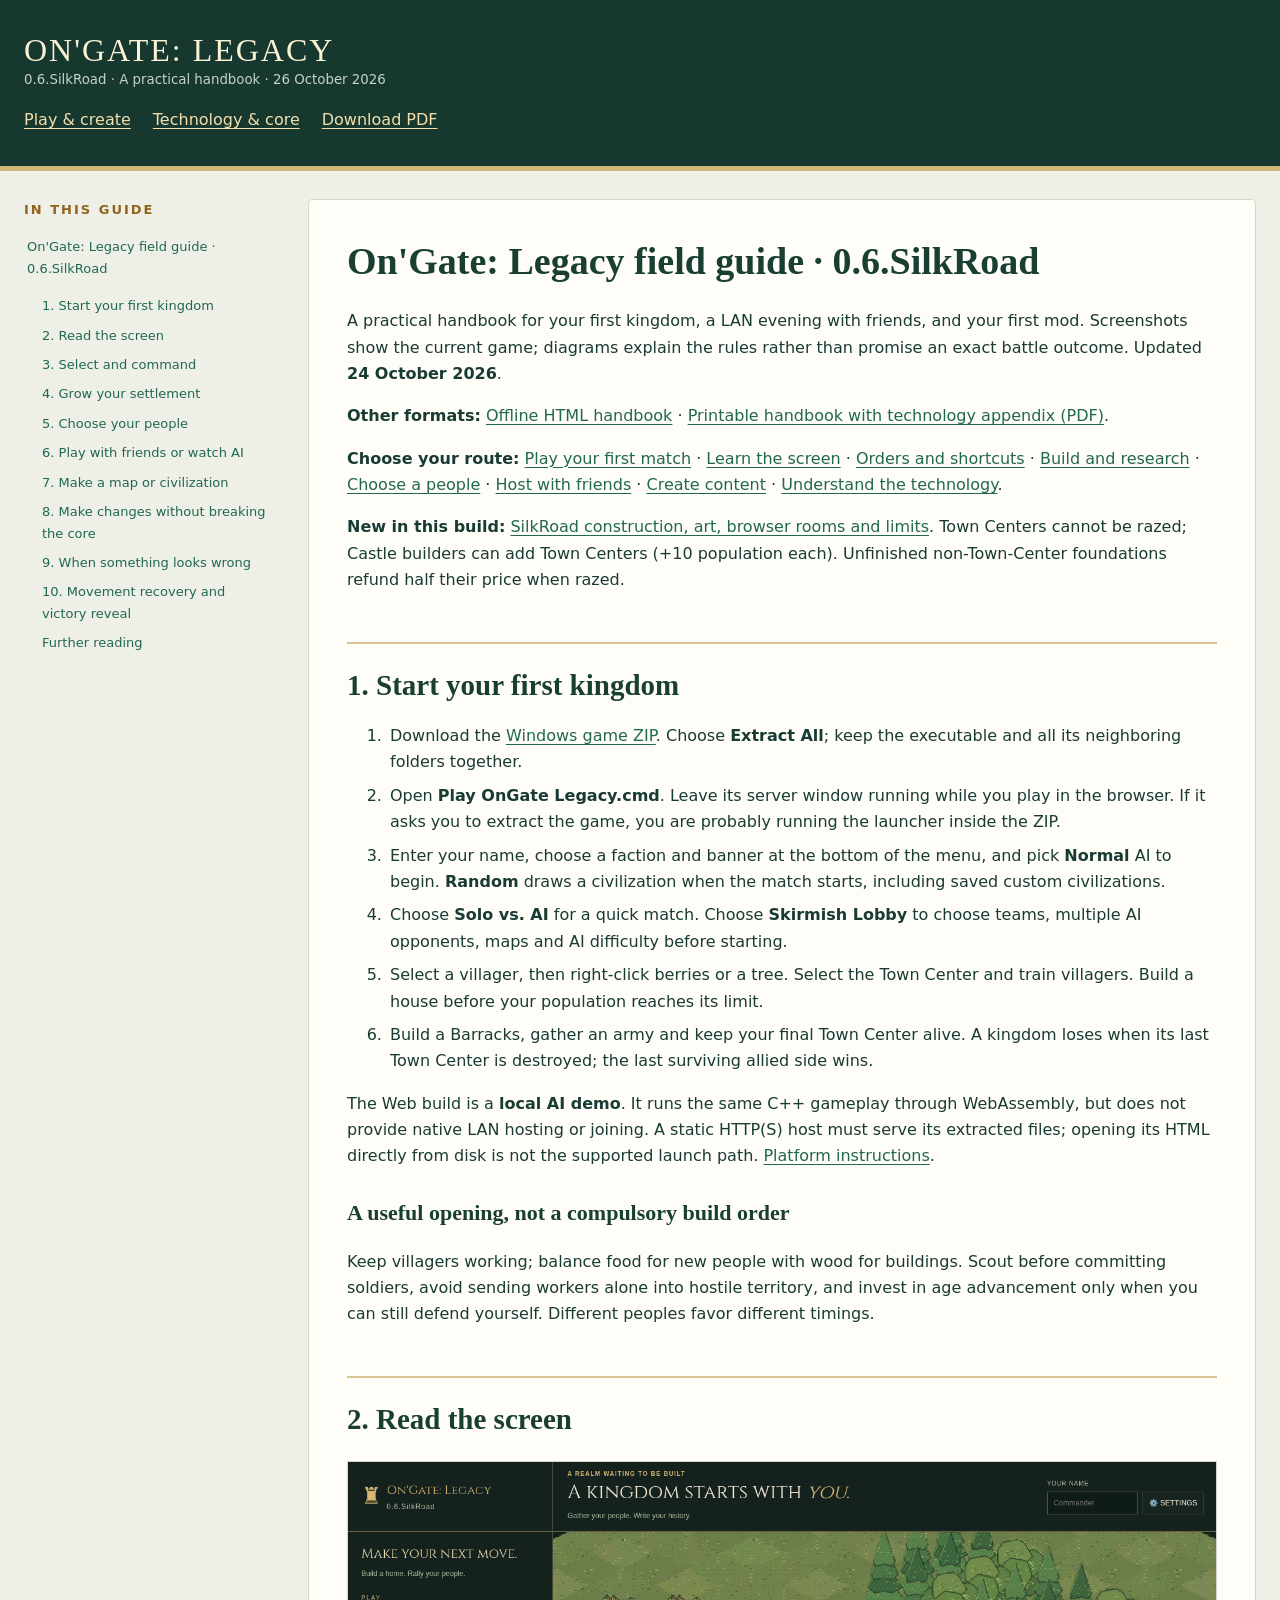
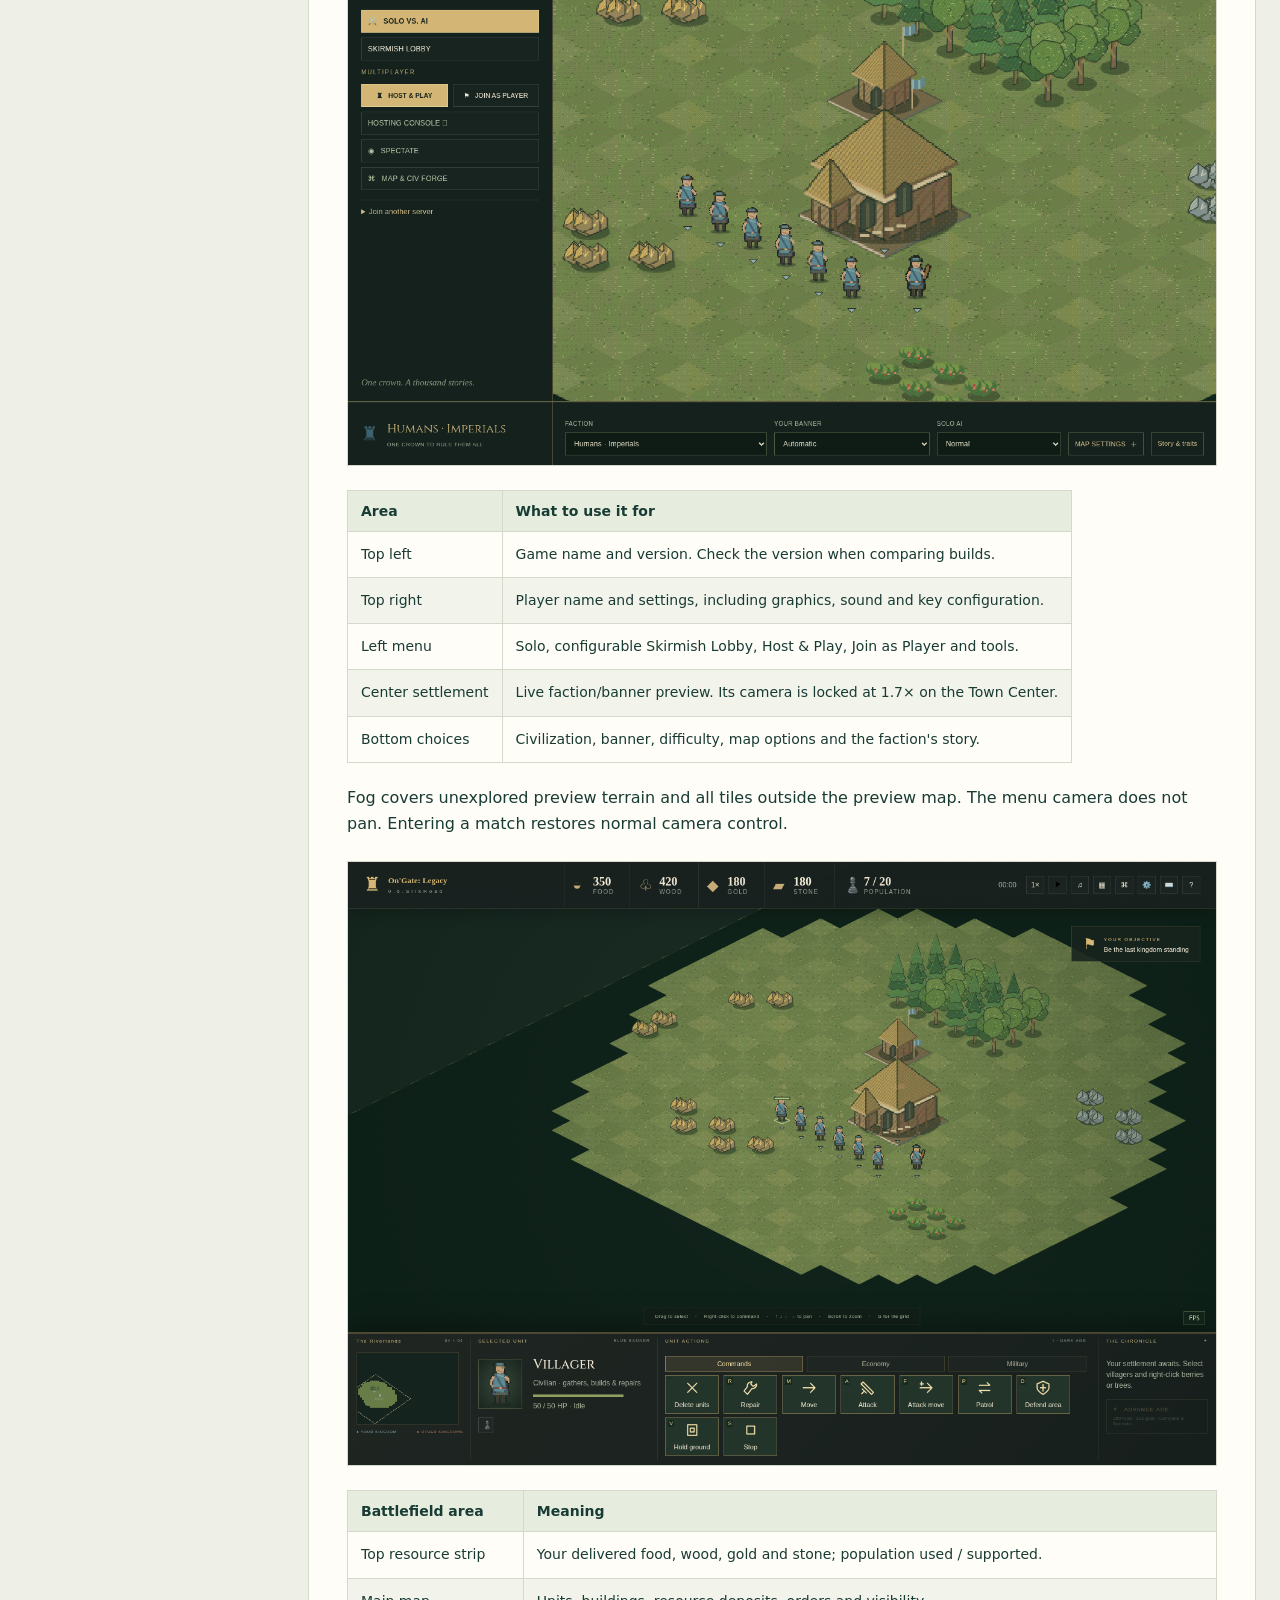
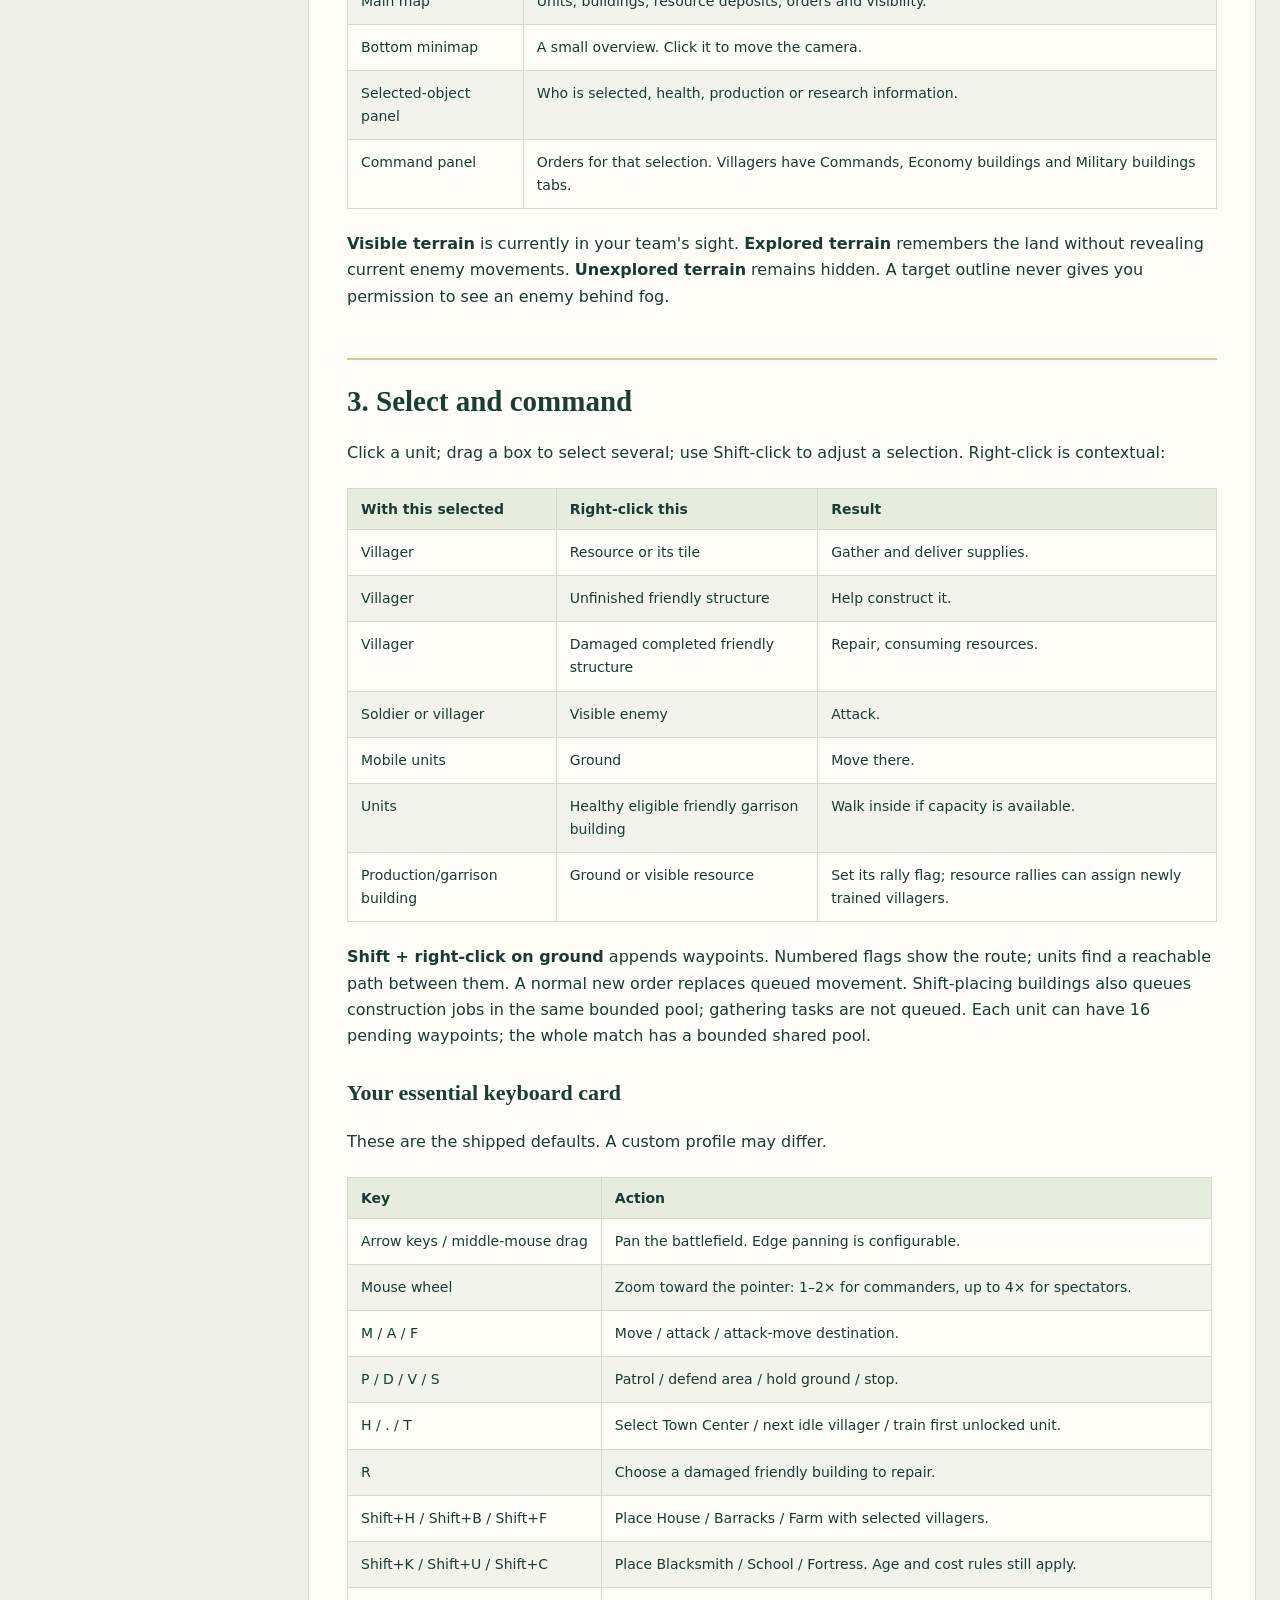
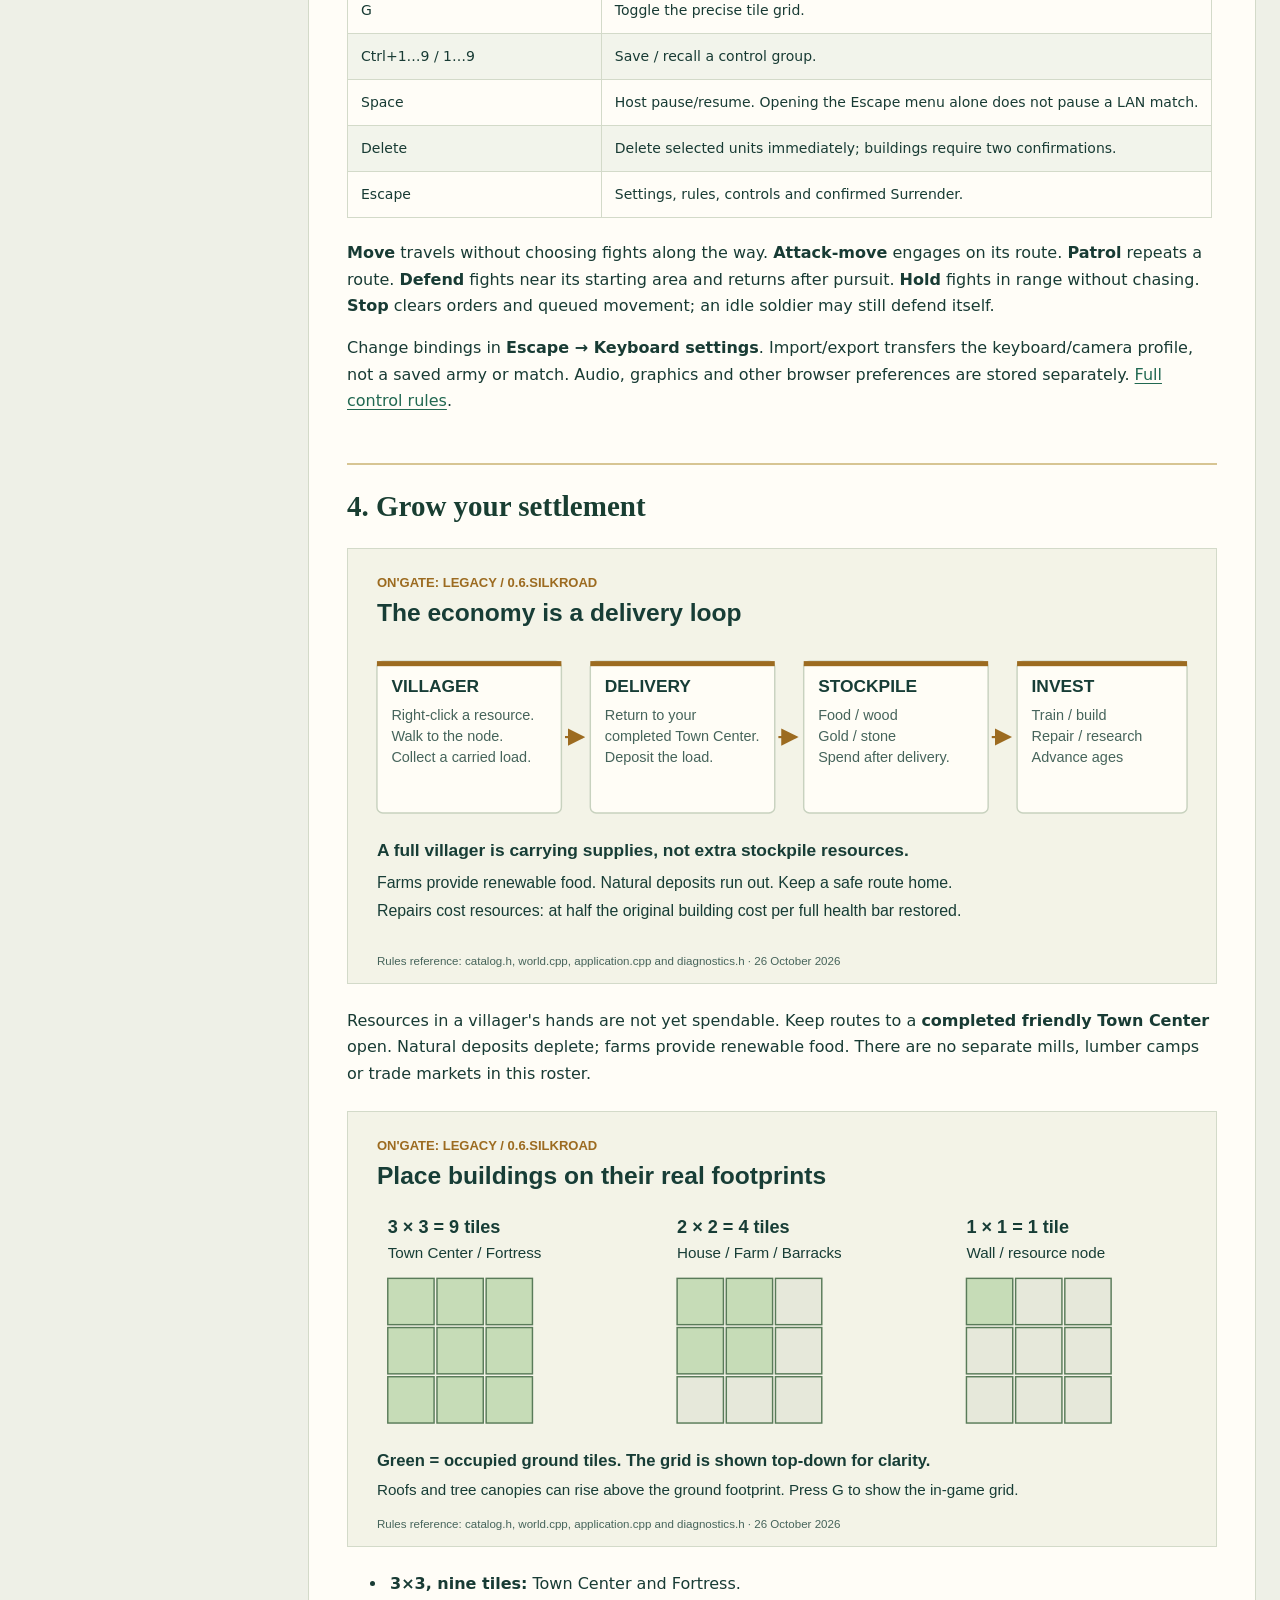
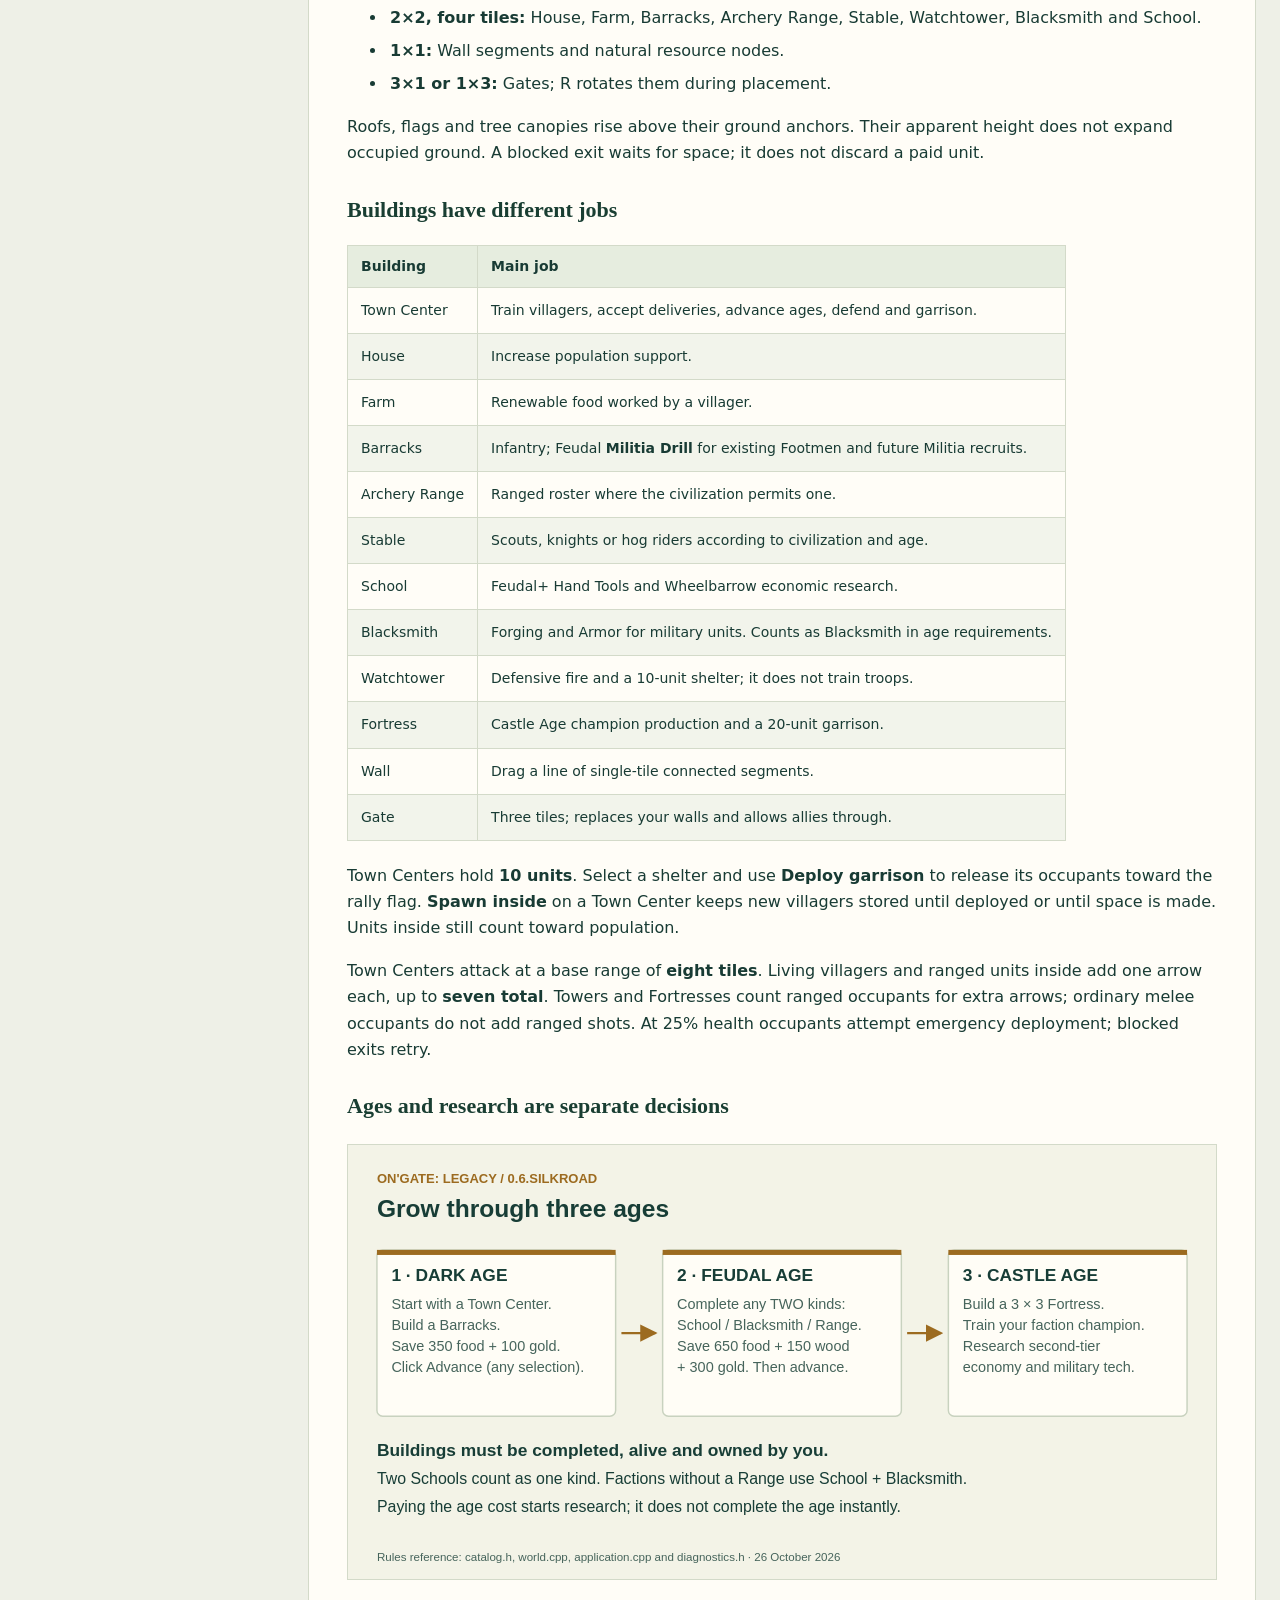
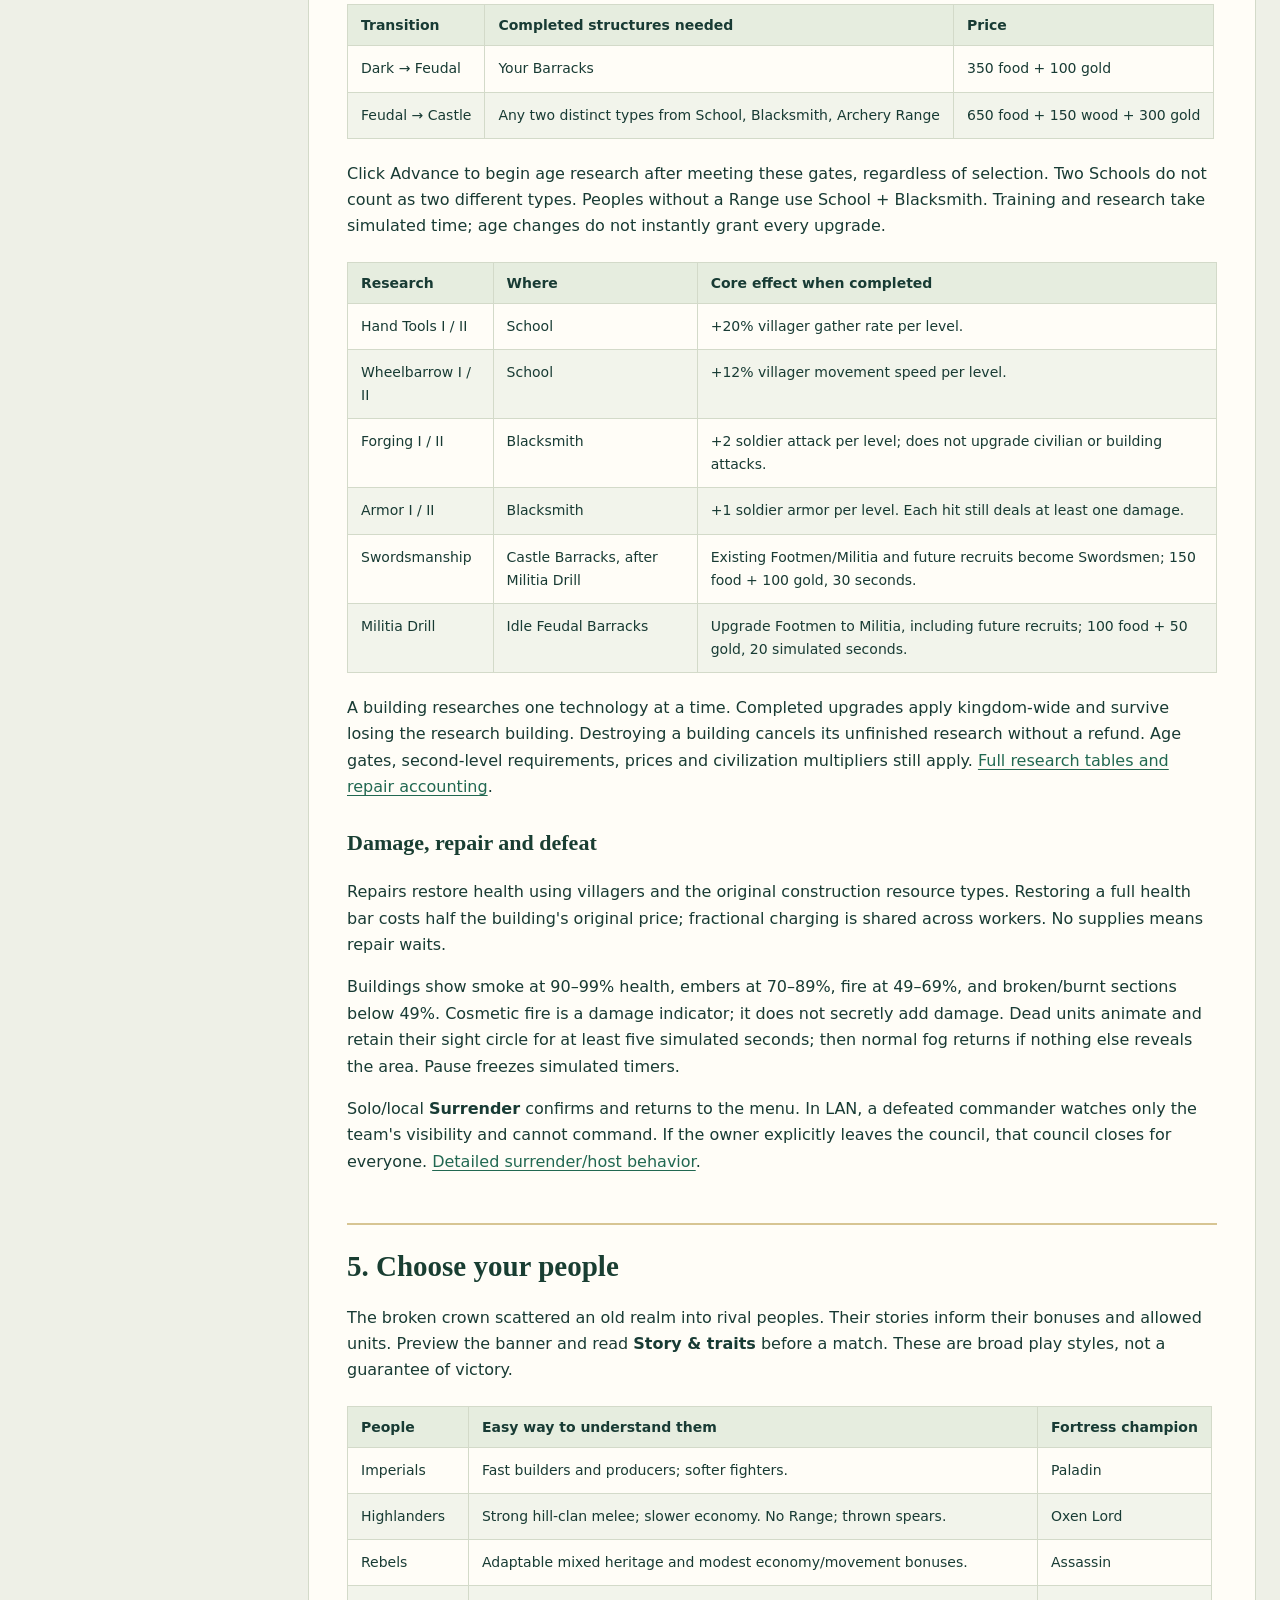
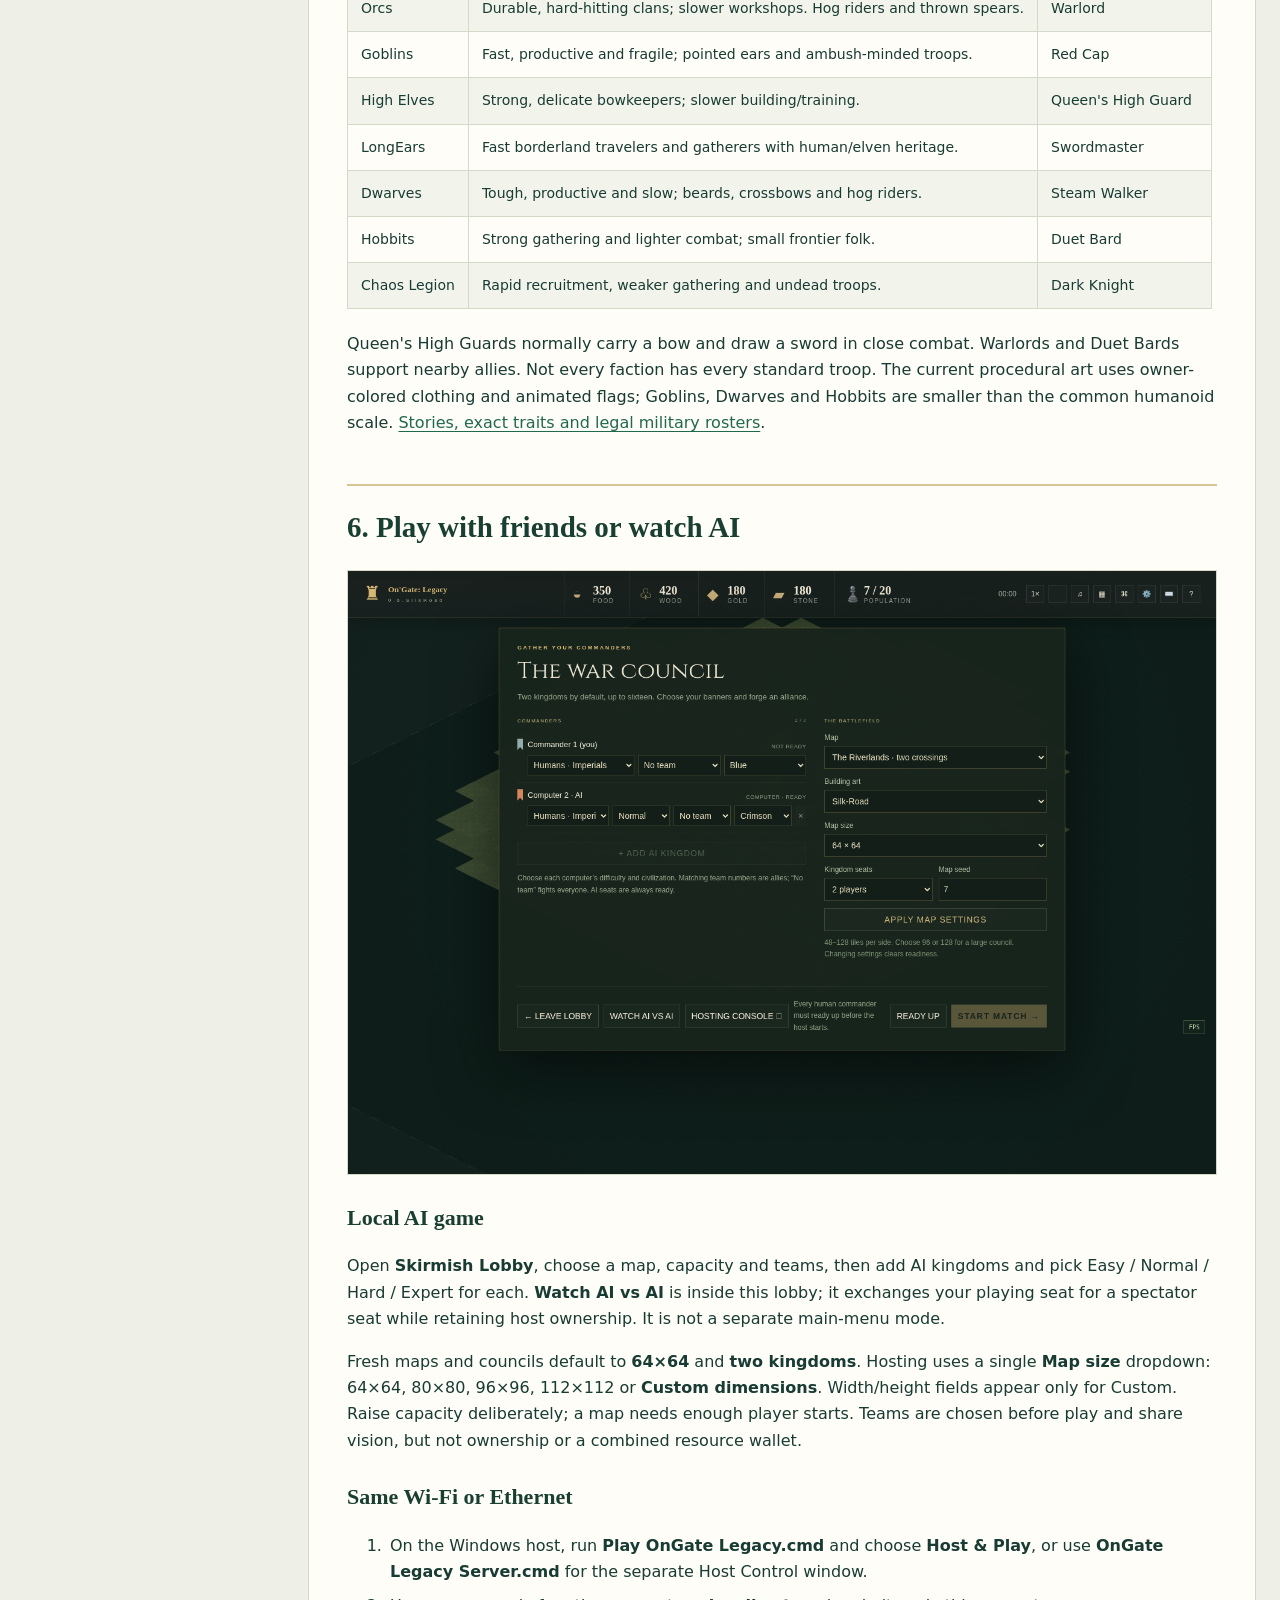
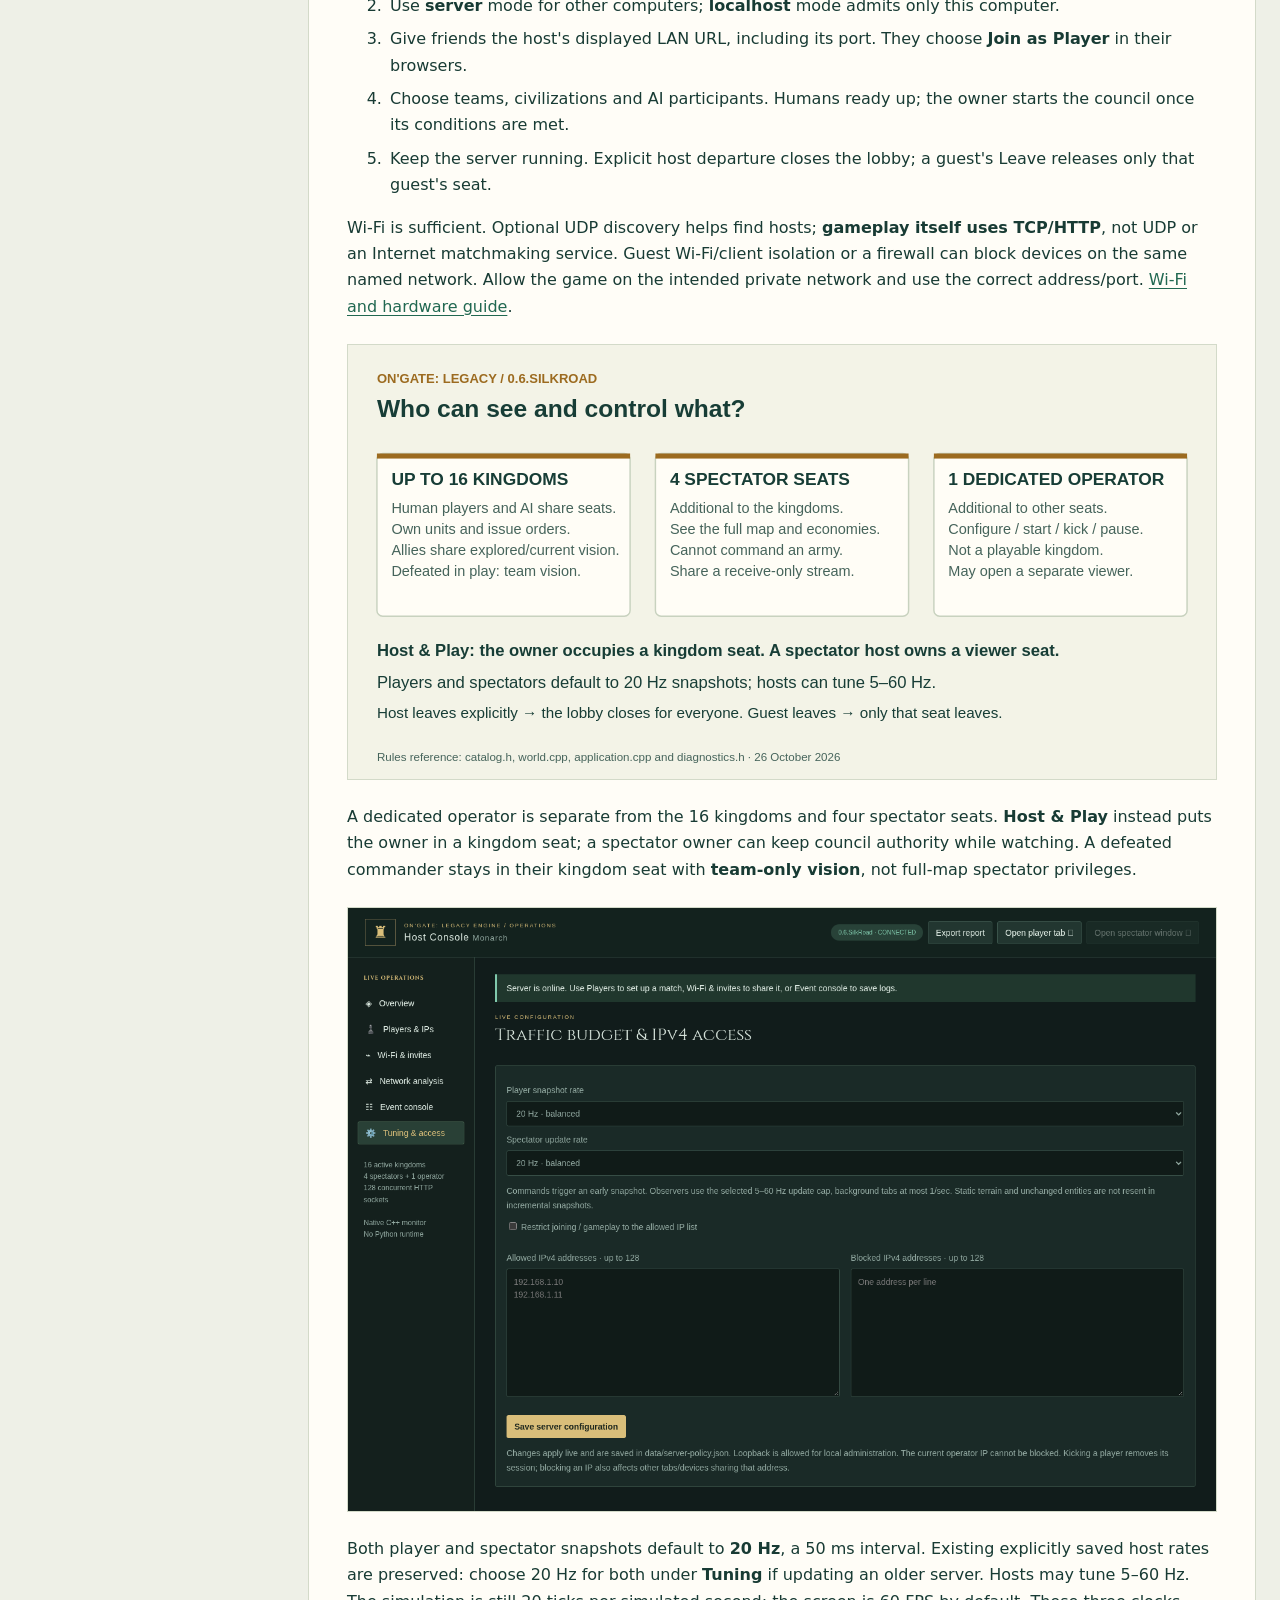
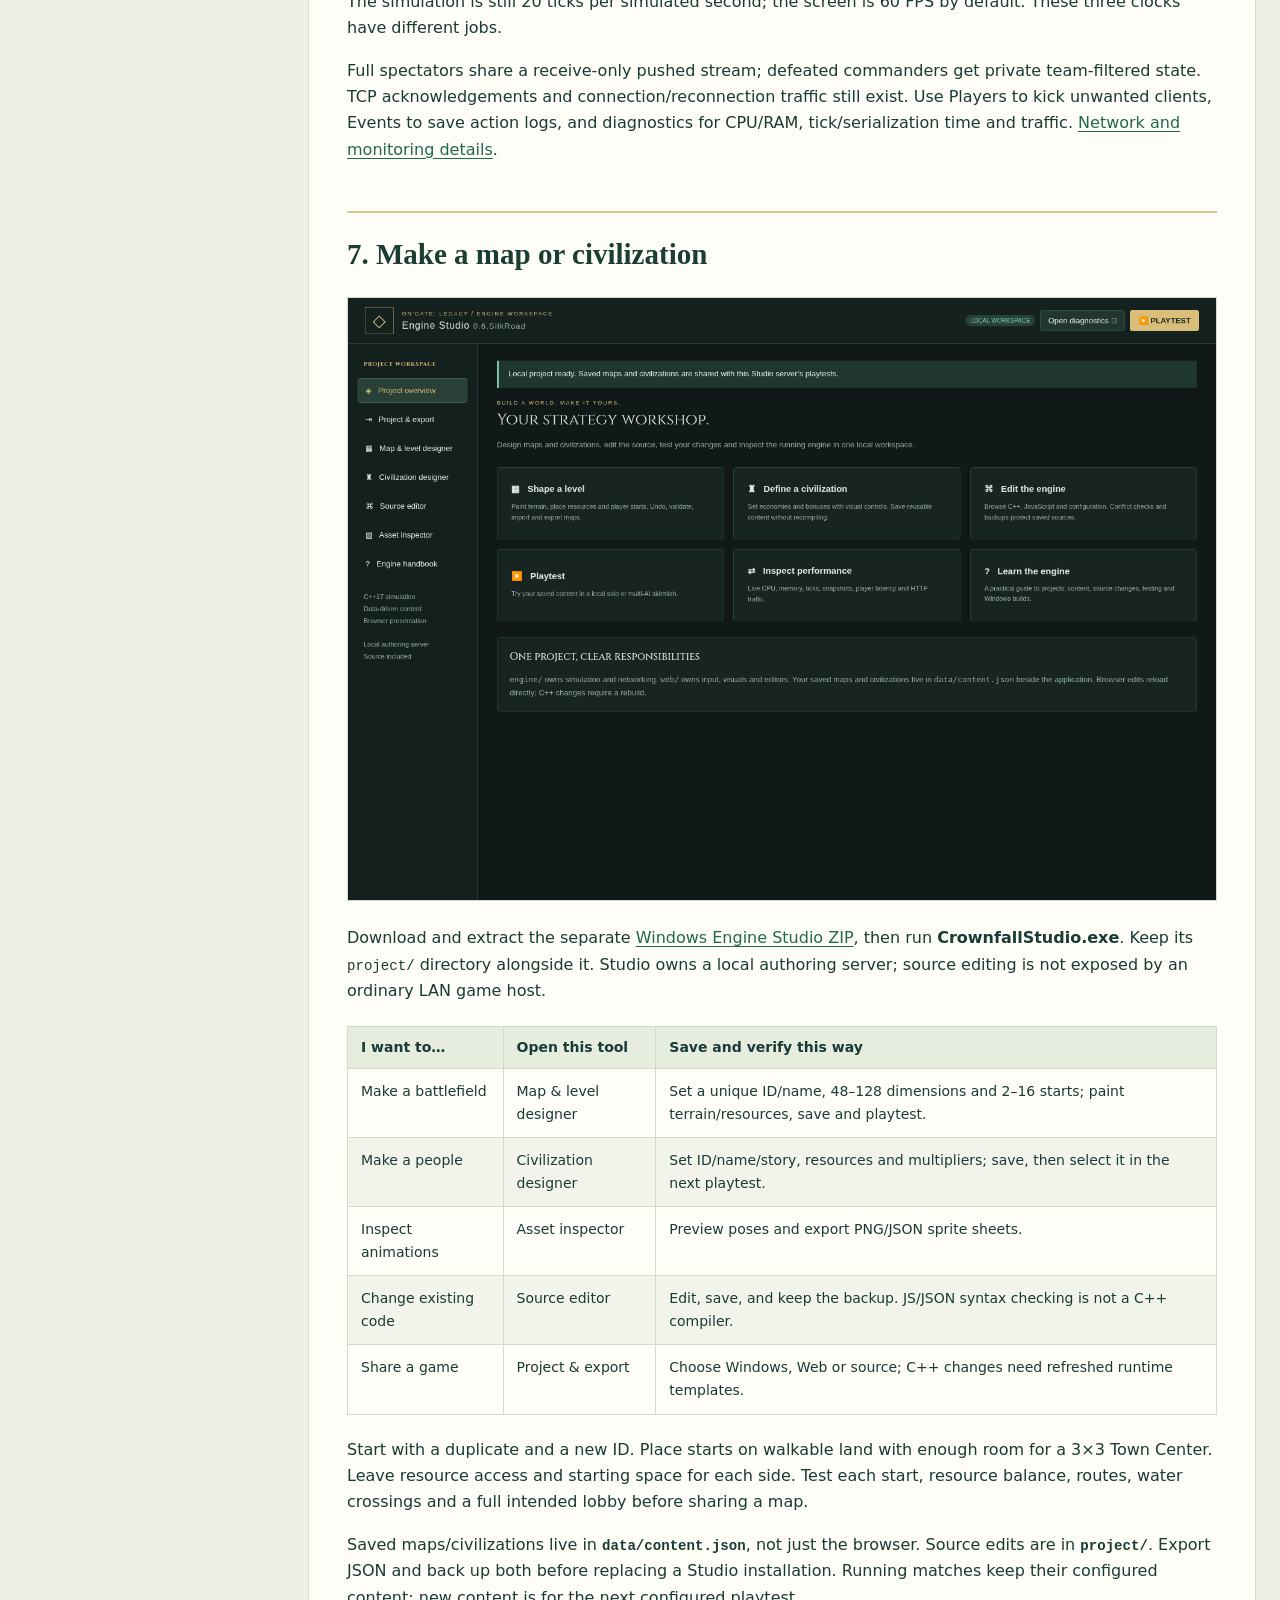
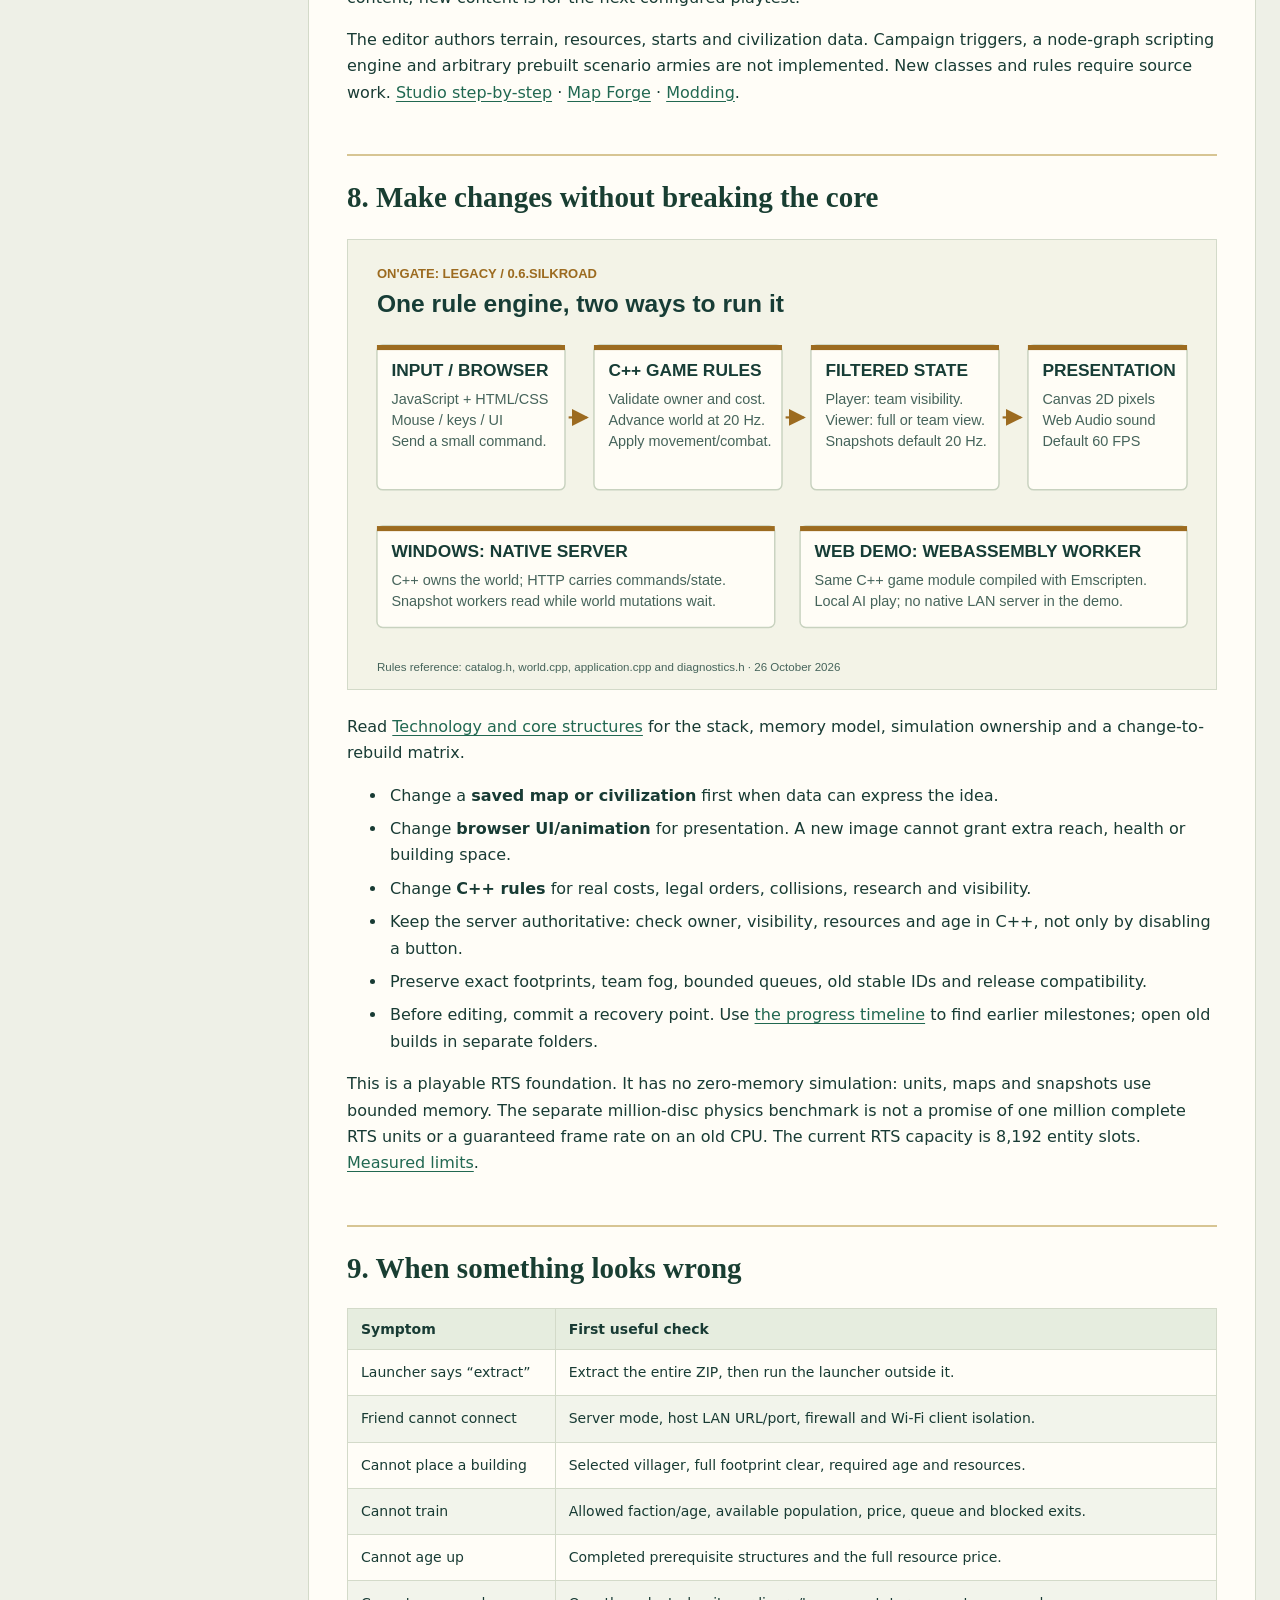
==== docs/field-guide.html @ fae46ea6 "0.6 SIlkRoad - Simple update for online-multiplayer mode for player invitations. Test!" ====
<!doctype html><html lang="en"><head><meta charset="utf-8"><meta name="viewport" content="width=device-width,initial-scale=1"><title>On'Gate: Legacy · Illustrated field guide</title><style>
:root{color-scheme:light;--ink:#183b34;--gold:#91631d;--paper:#fffdf7;--line:#d3dac9}
*{box-sizing:border-box}html{scroll-behavior:smooth}body{margin:0;background:#eef0e7;color:var(--ink);font:16px/1.65 system-ui,Arial,sans-serif}
a{color:#216851;text-underline-offset:3px}a:hover{color:var(--gold)}header{background:#17382f;color:#f9f2d4;padding:32px max(24px,calc((100vw - 1250px)/2));border-bottom:5px solid #cfb678}
header p{margin:4px 0}header strong{font:32px Georgia,serif;letter-spacing:2px}header a{color:#f2dfad;margin-right:22px}header small{display:block;color:#c4d3c3;margin-bottom:16px}
.layout{display:grid;grid-template-columns:250px minmax(0,960px);gap:34px;max-width:1300px;margin:28px auto;padding:0 24px 60px}aside{font-size:13px;position:sticky;top:20px;max-height:94vh;overflow:auto;align-self:start;padding-right:8px}aside>strong{letter-spacing:2px;color:var(--gold)}aside ul{list-style:none;padding-left:12px}aside>div>ul{padding:0}aside li{margin:8px 0}aside a{text-decoration:none}aside ul ul ul{display:none}
article{background:var(--paper);border:1px solid var(--line);padding:38px;min-width:0;border-radius:4px}h1,h2,h3{font-family:Georgia,serif;line-height:1.22;color:#193e32;scroll-margin-top:24px}h1{font-size:38px;margin:0 0 24px}h2{font-size:29px;margin:48px 0 20px;border-top:2px solid #d7c593;padding-top:24px}h3{font-size:22px;margin-top:30px}p,ul,ol{margin:16px 0}li{padding-left:3px;margin:7px 0}img{display:block;max-width:100%;height:auto;margin:24px auto;border:1px solid var(--line)}table{border-collapse:collapse;width:100%;font-size:14px;margin:22px 0;display:block;overflow-x:auto}th,td{border:1px solid var(--line);padding:11px 13px;text-align:left;vertical-align:top}th{background:#e6eddf;line-height:1.3}tr:nth-child(even){background:#f2f4eb}pre{background:#edf1e8;border-left:4px solid #b29655;padding:20px;overflow:auto;font:13px/1.6 monospace}code{font-size:.88em;overflow-wrap:anywhere}footer{margin:38px 0 0;font-size:13px;color:#587065}.print-cover{display:none}.technology-print{display:none}
@media(max-width:900px){.layout{display:block;padding:0 12px 30px;margin-top:15px}aside{position:static;max-height:280px;margin-bottom:20px;border:1px solid var(--line);padding:14px}article{padding:22px}header{padding:24px}h1{font-size:30px}h2{font-size:25px}}
@media print{ @page{size:A4;margin:18mm 14mm 19mm}body{background:white;font:10pt/1.42 Arial,sans-serif}header,aside,footer,.screen-only{display:none}.layout{display:block;margin:0;padding:0;max-width:none}article{border:0;border-radius:0;padding:0}h1{font-size:25pt}h2{font-size:18pt;margin-top:24pt;padding-top:12pt;break-after:avoid}h3{font-size:13pt;break-after:avoid}p,ul,ol{margin:9pt 0}li{margin:3pt 0}table{display:table;overflow:visible;font-size:8.5pt;margin:12pt 0;table-layout:auto}th,td{padding:6pt;overflow-wrap:anywhere}tr{break-inside:avoid}thead{display:table-header-group}img{max-width:100%;max-height:210mm;object-fit:contain;break-inside:avoid;margin:12pt auto}pre{font-size:8pt;white-space:pre-wrap}a{color:#173b34;text-decoration:none}.technology-print{display:block;break-before:page}.print-cover{display:block;break-after:page;padding-top:35mm}.print-cover h1{font:38pt Georgia,serif}.print-cover p{font-size:16pt;margin-top:24pt}.print-cover img{max-height:115mm} }
</style></head><body><header><strong>ON'GATE: LEGACY</strong><small>0.6.SilkRoad · A practical handbook · 26 October 2026</small><nav aria-label="Handbook"><a href="field-guide.html">Play &amp; create</a><a href="technology.html">Technology &amp; core</a><a href="OnGate-Legacy-Handbook.pdf">Download PDF</a></nav></header><div class="layout"><aside aria-label="Contents"><strong>IN THIS GUIDE</strong><div class="toc">
<ul>
<li><a href="#ongate-legacy-field-guide-06silkroad">On'Gate: Legacy field guide · 0.6.SilkRoad</a><ul>
<li><a href="#1-start-your-first-kingdom">1. Start your first kingdom</a><ul>
<li><a href="#a-useful-opening-not-a-compulsory-build-order">A useful opening, not a compulsory build order</a></li>
</ul>
</li>
<li><a href="#2-read-the-screen">2. Read the screen</a></li>
<li><a href="#3-select-and-command">3. Select and command</a><ul>
<li><a href="#your-essential-keyboard-card">Your essential keyboard card</a></li>
</ul>
</li>
<li><a href="#4-grow-your-settlement">4. Grow your settlement</a><ul>
<li><a href="#buildings-have-different-jobs">Buildings have different jobs</a></li>
<li><a href="#ages-and-research-are-separate-decisions">Ages and research are separate decisions</a></li>
<li><a href="#damage-repair-and-defeat">Damage, repair and defeat</a></li>
</ul>
</li>
<li><a href="#5-choose-your-people">5. Choose your people</a></li>
<li><a href="#6-play-with-friends-or-watch-ai">6. Play with friends or watch AI</a><ul>
<li><a href="#local-ai-game">Local AI game</a></li>
<li><a href="#same-wi-fi-or-ethernet">Same Wi-Fi or Ethernet</a></li>
</ul>
</li>
<li><a href="#7-make-a-map-or-civilization">7. Make a map or civilization</a></li>
<li><a href="#8-make-changes-without-breaking-the-core">8. Make changes without breaking the core</a></li>
<li><a href="#9-when-something-looks-wrong">9. When something looks wrong</a></li>
<li><a href="#10-movement-recovery-and-victory-reveal">10. Movement recovery and victory reveal</a></li>
<li><a href="#further-reading">Further reading</a></li>
</ul>
</li>
</ul>
</div>
</aside><article><section class="print-cover"><h1>ON'GATE: LEGACY</h1><p>0.6.SilkRoad / Illustrated player &amp; technology handbook</p><img src="images/guide-menu.png" alt="The current On'Gate: Legacy main menu"/><p>Play · Build · Host · Create<br/>26 October 2026</p></section><h1 id="ongate-legacy-field-guide-06silkroad">On'Gate: Legacy field guide · 0.6.SilkRoad</h1>
<p>A practical handbook for your first kingdom, a LAN evening with friends, and your first mod. Screenshots show the current game; diagrams explain the rules rather than promise an exact battle outcome. Updated <strong>24 October 2026</strong>.</p>
<p><strong>Other formats:</strong> <a href="field-guide.html">Offline HTML handbook</a> · <a href="OnGate-Legacy-Handbook.pdf">Printable handbook with technology appendix (PDF)</a>.</p>
<p><strong>Choose your route:</strong> <a href="#1-start-your-first-kingdom">Play your first match</a> · <a href="#2-read-the-screen">Learn the screen</a> · <a href="#3-select-and-command">Orders and shortcuts</a> · <a href="#4-grow-your-settlement">Build and research</a> · <a href="#5-choose-your-people">Choose a people</a> · <a href="#6-play-with-friends-or-watch-ai">Host with friends</a> · <a href="#7-make-a-map-or-civilization">Create content</a> · <a href="technology.html">Understand the technology</a>.</p>
<p><strong>New in this build:</strong> <a href="https://github.com/fiveft55/codex-rts-gametest/blob/main/docs/SILKROAD.md">SilkRoad construction, art, browser rooms and limits</a>. Town Centers cannot be razed; Castle builders can add Town Centers (+10 population each). Unfinished non-Town-Center foundations refund half their price when razed.</p>
<h2 id="1-start-your-first-kingdom">1. Start your first kingdom</h2>
<ol>
<li>Download the <a href="https://github.com/fiveft55/codex-rts-gametest/blob/main/downloads/windows/OnGate-Legacy-Windows-x64.zip">Windows game ZIP</a>. Choose <strong>Extract All</strong>; keep the executable and all its neighboring folders together.</li>
<li>Open <strong>Play OnGate Legacy.cmd</strong>. Leave its server window running while you play in the browser. If it asks you to extract the game, you are probably running the launcher inside the ZIP.</li>
<li>Enter your name, choose a faction and banner at the bottom of the menu, and pick <strong>Normal</strong> AI to begin. <strong>Random</strong> draws a civilization when the match starts, including saved custom civilizations.</li>
<li>Choose <strong>Solo vs. AI</strong> for a quick match. Choose <strong>Skirmish Lobby</strong> to choose teams, multiple AI opponents, maps and AI difficulty before starting.</li>
<li>Select a villager, then right-click berries or a tree. Select the Town Center and train villagers. Build a house before your population reaches its limit.</li>
<li>Build a Barracks, gather an army and keep your final Town Center alive. A kingdom loses when its last Town Center is destroyed; the last surviving allied side wins.</li>
</ol>
<p>The Web build is a <strong>local AI demo</strong>. It runs the same C++ gameplay through WebAssembly, but does not provide native LAN hosting or joining. A static HTTP(S) host must serve its extracted files; opening its HTML directly from disk is not the supported launch path. <a href="https://github.com/fiveft55/codex-rts-gametest/blob/main/docs/INSTALL.md">Platform instructions</a>.</p>
<h3 id="a-useful-opening-not-a-compulsory-build-order">A useful opening, not a compulsory build order</h3>
<p>Keep villagers working; balance food for new people with wood for buildings. Scout before committing soldiers, avoid sending workers alone into hostile territory, and invest in age advancement only when you can still defend yourself. Different peoples favor different timings.</p>
<h2 id="2-read-the-screen">2. Read the screen</h2>
<p><img alt="Current main menu with left navigation, civilization preview, player settings and bottom match choices" src="images/guide-menu.png" /></p>
<table>
<thead>
<tr>
<th>Area</th>
<th>What to use it for</th>
</tr>
</thead>
<tbody>
<tr>
<td>Top left</td>
<td>Game name and version. Check the version when comparing builds.</td>
</tr>
<tr>
<td>Top right</td>
<td>Player name and settings, including graphics, sound and key configuration.</td>
</tr>
<tr>
<td>Left menu</td>
<td>Solo, configurable Skirmish Lobby, Host &amp; Play, Join as Player and tools.</td>
</tr>
<tr>
<td>Center settlement</td>
<td>Live faction/banner preview. Its camera is locked at 1.7× on the Town Center.</td>
</tr>
<tr>
<td>Bottom choices</td>
<td>Civilization, banner, difficulty, map options and the faction's story.</td>
</tr>
</tbody>
</table>
<p>Fog covers unexplored preview terrain and all tiles outside the preview map. The menu camera does not pan. Entering a match restores normal camera control.</p>
<p><img alt="Current battlefield showing top resource counters, selected villager, minimap and command ribbon" src="images/guide-battlefield.png" /></p>
<table>
<thead>
<tr>
<th>Battlefield area</th>
<th>Meaning</th>
</tr>
</thead>
<tbody>
<tr>
<td>Top resource strip</td>
<td>Your delivered food, wood, gold and stone; population used / supported.</td>
</tr>
<tr>
<td>Main map</td>
<td>Units, buildings, resource deposits, orders and visibility.</td>
</tr>
<tr>
<td>Bottom minimap</td>
<td>A small overview. Click it to move the camera.</td>
</tr>
<tr>
<td>Selected-object panel</td>
<td>Who is selected, health, production or research information.</td>
</tr>
<tr>
<td>Command panel</td>
<td>Orders for that selection. Villagers have Commands, Economy buildings and Military buildings tabs.</td>
</tr>
</tbody>
</table>
<p><strong>Visible terrain</strong> is currently in your team's sight. <strong>Explored terrain</strong> remembers the land without revealing current enemy movements. <strong>Unexplored terrain</strong> remains hidden. A target outline never gives you permission to see an enemy behind fog.</p>
<h2 id="3-select-and-command">3. Select and command</h2>
<p>Click a unit; drag a box to select several; use Shift-click to adjust a selection. Right-click is contextual:</p>
<table>
<thead>
<tr>
<th>With this selected</th>
<th>Right-click this</th>
<th>Result</th>
</tr>
</thead>
<tbody>
<tr>
<td>Villager</td>
<td>Resource or its tile</td>
<td>Gather and deliver supplies.</td>
</tr>
<tr>
<td>Villager</td>
<td>Unfinished friendly structure</td>
<td>Help construct it.</td>
</tr>
<tr>
<td>Villager</td>
<td>Damaged completed friendly structure</td>
<td>Repair, consuming resources.</td>
</tr>
<tr>
<td>Soldier or villager</td>
<td>Visible enemy</td>
<td>Attack.</td>
</tr>
<tr>
<td>Mobile units</td>
<td>Ground</td>
<td>Move there.</td>
</tr>
<tr>
<td>Units</td>
<td>Healthy eligible friendly garrison building</td>
<td>Walk inside if capacity is available.</td>
</tr>
<tr>
<td>Production/garrison building</td>
<td>Ground or visible resource</td>
<td>Set its rally flag; resource rallies can assign newly trained villagers.</td>
</tr>
</tbody>
</table>
<p><strong>Shift + right-click on ground</strong> appends waypoints. Numbered flags show the route; units find a reachable path between them. A normal new order replaces queued movement. Shift-placing buildings also queues construction jobs in the same bounded pool; gathering tasks are not queued. Each unit can have 16 pending waypoints; the whole match has a bounded shared pool.</p>
<h3 id="your-essential-keyboard-card">Your essential keyboard card</h3>
<p>These are the shipped defaults. A custom profile may differ.</p>
<table>
<thead>
<tr>
<th>Key</th>
<th>Action</th>
</tr>
</thead>
<tbody>
<tr>
<td>Arrow keys / middle-mouse drag</td>
<td>Pan the battlefield. Edge panning is configurable.</td>
</tr>
<tr>
<td>Mouse wheel</td>
<td>Zoom toward the pointer: 1–2× for commanders, up to 4× for spectators.</td>
</tr>
<tr>
<td>M / A / F</td>
<td>Move / attack / attack-move destination.</td>
</tr>
<tr>
<td>P / D / V / S</td>
<td>Patrol / defend area / hold ground / stop.</td>
</tr>
<tr>
<td>H / . / T</td>
<td>Select Town Center / next idle villager / train first unlocked unit.</td>
</tr>
<tr>
<td>R</td>
<td>Choose a damaged friendly building to repair.</td>
</tr>
<tr>
<td>Shift+H / Shift+B / Shift+F</td>
<td>Place House / Barracks / Farm with selected villagers.</td>
</tr>
<tr>
<td>Shift+K / Shift+U / Shift+C</td>
<td>Place Blacksmith / School / Fortress. Age and cost rules still apply.</td>
</tr>
<tr>
<td>G</td>
<td>Toggle the precise tile grid.</td>
</tr>
<tr>
<td>Ctrl+1…9 / 1…9</td>
<td>Save / recall a control group.</td>
</tr>
<tr>
<td>Space</td>
<td>Host pause/resume. Opening the Escape menu alone does not pause a LAN match.</td>
</tr>
<tr>
<td>Delete</td>
<td>Delete selected units immediately; buildings require two confirmations.</td>
</tr>
<tr>
<td>Escape</td>
<td>Settings, rules, controls and confirmed Surrender.</td>
</tr>
</tbody>
</table>
<p><strong>Move</strong> travels without choosing fights along the way. <strong>Attack-move</strong> engages on its route. <strong>Patrol</strong> repeats a route. <strong>Defend</strong> fights near its starting area and returns after pursuit. <strong>Hold</strong> fights in range without chasing. <strong>Stop</strong> clears orders and queued movement; an idle soldier may still defend itself.</p>
<p>Change bindings in <strong>Escape → Keyboard settings</strong>. Import/export transfers the keyboard/camera profile, not a saved army or match. Audio, graphics and other browser preferences are stored separately. <a href="https://github.com/fiveft55/codex-rts-gametest/blob/main/docs/GAMEPLAY.md">Full control rules</a>.</p>
<h2 id="4-grow-your-settlement">4. Grow your settlement</h2>
<p><img alt="Villager collection flows through Town Center delivery to stockpiles and investments" src="images/guide-economy.svg" /></p>
<p>Resources in a villager's hands are not yet spendable. Keep routes to a <strong>completed friendly Town Center</strong> open. Natural deposits deplete; farms provide renewable food. There are no separate mills, lumber camps or trade markets in this roster.</p>
<p><img alt="Top-down grid diagrams for 3 by 3, 2 by 2 and single-tile footprints" src="images/guide-footprints.svg" /></p>
<ul>
<li><strong>3×3, nine tiles:</strong> Town Center and Fortress.</li>
<li><strong>2×2, four tiles:</strong> House, Farm, Barracks, Archery Range, Stable, Watchtower, Blacksmith and School.</li>
<li><strong>1×1:</strong> Wall segments and natural resource nodes.</li>
<li><strong>3×1 or 1×3:</strong> Gates; R rotates them during placement.</li>
</ul>
<p>Roofs, flags and tree canopies rise above their ground anchors. Their apparent height does not expand occupied ground. A blocked exit waits for space; it does not discard a paid unit.</p>
<h3 id="buildings-have-different-jobs">Buildings have different jobs</h3>
<table>
<thead>
<tr>
<th>Building</th>
<th>Main job</th>
</tr>
</thead>
<tbody>
<tr>
<td>Town Center</td>
<td>Train villagers, accept deliveries, advance ages, defend and garrison.</td>
</tr>
<tr>
<td>House</td>
<td>Increase population support.</td>
</tr>
<tr>
<td>Farm</td>
<td>Renewable food worked by a villager.</td>
</tr>
<tr>
<td>Barracks</td>
<td>Infantry; Feudal <strong>Militia Drill</strong> for existing Footmen and future Militia recruits.</td>
</tr>
<tr>
<td>Archery Range</td>
<td>Ranged roster where the civilization permits one.</td>
</tr>
<tr>
<td>Stable</td>
<td>Scouts, knights or hog riders according to civilization and age.</td>
</tr>
<tr>
<td>School</td>
<td>Feudal+ Hand Tools and Wheelbarrow economic research.</td>
</tr>
<tr>
<td>Blacksmith</td>
<td>Forging and Armor for military units. Counts as Blacksmith in age requirements.</td>
</tr>
<tr>
<td>Watchtower</td>
<td>Defensive fire and a 10-unit shelter; it does not train troops.</td>
</tr>
<tr>
<td>Fortress</td>
<td>Castle Age champion production and a 20-unit garrison.</td>
</tr>
<tr>
<td>Wall</td>
<td>Drag a line of single-tile connected segments.</td>
</tr>
<tr>
<td>Gate</td>
<td>Three tiles; replaces your walls and allows allies through.</td>
</tr>
</tbody>
</table>
<p>Town Centers hold <strong>10 units</strong>. Select a shelter and use <strong>Deploy garrison</strong> to release its occupants toward the rally flag. <strong>Spawn inside</strong> on a Town Center keeps new villagers stored until deployed or until space is made. Units inside still count toward population.</p>
<p>Town Centers attack at a base range of <strong>eight tiles</strong>. Living villagers and ranged units inside add one arrow each, up to <strong>seven total</strong>. Towers and Fortresses count ranged occupants for extra arrows; ordinary melee occupants do not add ranged shots. At 25% health occupants attempt emergency deployment; blocked exits retry.</p>
<h3 id="ages-and-research-are-separate-decisions">Ages and research are separate decisions</h3>
<p><img alt="Age diagram with required buildings and resource costs" src="images/guide-ages.svg" /></p>
<table>
<thead>
<tr>
<th>Transition</th>
<th>Completed structures needed</th>
<th>Price</th>
</tr>
</thead>
<tbody>
<tr>
<td>Dark → Feudal</td>
<td>Your Barracks</td>
<td>350 food + 100 gold</td>
</tr>
<tr>
<td>Feudal → Castle</td>
<td>Any two distinct types from School, Blacksmith, Archery Range</td>
<td>650 food + 150 wood + 300 gold</td>
</tr>
</tbody>
</table>
<p>Click Advance to begin age research after meeting these gates, regardless of selection. Two Schools do not count as two different types. Peoples without a Range use School + Blacksmith. Training and research take simulated time; age changes do not instantly grant every upgrade.</p>
<table>
<thead>
<tr>
<th>Research</th>
<th>Where</th>
<th>Core effect when completed</th>
</tr>
</thead>
<tbody>
<tr>
<td>Hand Tools I / II</td>
<td>School</td>
<td>+20% villager gather rate per level.</td>
</tr>
<tr>
<td>Wheelbarrow I / II</td>
<td>School</td>
<td>+12% villager movement speed per level.</td>
</tr>
<tr>
<td>Forging I / II</td>
<td>Blacksmith</td>
<td>+2 soldier attack per level; does not upgrade civilian or building attacks.</td>
</tr>
<tr>
<td>Armor I / II</td>
<td>Blacksmith</td>
<td>+1 soldier armor per level. Each hit still deals at least one damage.</td>
</tr>
<tr>
<td>Swordsmanship</td>
<td>Castle Barracks, after Militia Drill</td>
<td>Existing Footmen/Militia and future recruits become Swordsmen; 150 food + 100 gold, 30 seconds.</td>
</tr>
<tr>
<td>Militia Drill</td>
<td>Idle Feudal Barracks</td>
<td>Upgrade Footmen to Militia, including future recruits; 100 food + 50 gold, 20 simulated seconds.</td>
</tr>
</tbody>
</table>
<p>A building researches one technology at a time. Completed upgrades apply kingdom-wide and survive losing the research building. Destroying a building cancels its unfinished research without a refund. Age gates, second-level requirements, prices and civilization multipliers still apply. <a href="https://github.com/fiveft55/codex-rts-gametest/blob/main/docs/ECONOMY.md">Full research tables and repair accounting</a>.</p>
<h3 id="damage-repair-and-defeat">Damage, repair and defeat</h3>
<p>Repairs restore health using villagers and the original construction resource types. Restoring a full health bar costs half the building's original price; fractional charging is shared across workers. No supplies means repair waits.</p>
<p>Buildings show smoke at 90–99% health, embers at 70–89%, fire at 49–69%, and broken/burnt sections below 49%. Cosmetic fire is a damage indicator; it does not secretly add damage. Dead units animate and retain their sight circle for at least five simulated seconds; then normal fog returns if nothing else reveals the area. Pause freezes simulated timers.</p>
<p>Solo/local <strong>Surrender</strong> confirms and returns to the menu. In LAN, a defeated commander watches only the team's visibility and cannot command. If the owner explicitly leaves the council, that council closes for everyone. <a href="https://github.com/fiveft55/codex-rts-gametest/blob/main/docs/REALMS.md">Detailed surrender/host behavior</a>.</p>
<h2 id="5-choose-your-people">5. Choose your people</h2>
<p>The broken crown scattered an old realm into rival peoples. Their stories inform their bonuses and allowed units. Preview the banner and read <strong>Story &amp; traits</strong> before a match. These are broad play styles, not a guarantee of victory.</p>
<table>
<thead>
<tr>
<th>People</th>
<th>Easy way to understand them</th>
<th>Fortress champion</th>
</tr>
</thead>
<tbody>
<tr>
<td>Imperials</td>
<td>Fast builders and producers; softer fighters.</td>
<td>Paladin</td>
</tr>
<tr>
<td>Highlanders</td>
<td>Strong hill-clan melee; slower economy. No Range; thrown spears.</td>
<td>Oxen Lord</td>
</tr>
<tr>
<td>Rebels</td>
<td>Adaptable mixed heritage and modest economy/movement bonuses.</td>
<td>Assassin</td>
</tr>
<tr>
<td>Orcs</td>
<td>Durable, hard-hitting clans; slower workshops. Hog riders and thrown spears.</td>
<td>Warlord</td>
</tr>
<tr>
<td>Goblins</td>
<td>Fast, productive and fragile; pointed ears and ambush-minded troops.</td>
<td>Red Cap</td>
</tr>
<tr>
<td>High Elves</td>
<td>Strong, delicate bowkeepers; slower building/training.</td>
<td>Queen's High Guard</td>
</tr>
<tr>
<td>LongEars</td>
<td>Fast borderland travelers and gatherers with human/elven heritage.</td>
<td>Swordmaster</td>
</tr>
<tr>
<td>Dwarves</td>
<td>Tough, productive and slow; beards, crossbows and hog riders.</td>
<td>Steam Walker</td>
</tr>
<tr>
<td>Hobbits</td>
<td>Strong gathering and lighter combat; small frontier folk.</td>
<td>Duet Bard</td>
</tr>
<tr>
<td>Chaos Legion</td>
<td>Rapid recruitment, weaker gathering and undead troops.</td>
<td>Dark Knight</td>
</tr>
</tbody>
</table>
<p>Queen's High Guards normally carry a bow and draw a sword in close combat. Warlords and Duet Bards support nearby allies. Not every faction has every standard troop. The current procedural art uses owner-colored clothing and animated flags; Goblins, Dwarves and Hobbits are smaller than the common humanoid scale. <a href="https://github.com/fiveft55/codex-rts-gametest/blob/main/docs/NEW_ERA.md">Stories, exact traits and legal military rosters</a>.</p>
<h2 id="6-play-with-friends-or-watch-ai">6. Play with friends or watch AI</h2>
<p><img alt="Skirmish lobby with kingdom rows, teams, civilization choices and AI controls" src="images/guide-lobby.png" /></p>
<h3 id="local-ai-game">Local AI game</h3>
<p>Open <strong>Skirmish Lobby</strong>, choose a map, capacity and teams, then add AI kingdoms and pick Easy / Normal / Hard / Expert for each. <strong>Watch AI vs AI</strong> is inside this lobby; it exchanges your playing seat for a spectator seat while retaining host ownership. It is not a separate main-menu mode.</p>
<p>Fresh maps and councils default to <strong>64×64</strong> and <strong>two kingdoms</strong>. Hosting uses a single <strong>Map size</strong> dropdown: 64×64, 80×80, 96×96, 112×112 or <strong>Custom dimensions</strong>. Width/height fields appear only for Custom. Raise capacity deliberately; a map needs enough player starts. Teams are chosen before play and share vision, but not ownership or a combined resource wallet.</p>
<h3 id="same-wi-fi-or-ethernet">Same Wi-Fi or Ethernet</h3>
<ol>
<li>On the Windows host, run <strong>Play OnGate Legacy.cmd</strong> and choose <strong>Host &amp; Play</strong>, or use <strong>OnGate Legacy Server.cmd</strong> for the separate Host Control window.</li>
<li>Use <strong>server</strong> mode for other computers; <strong>localhost</strong> mode admits only this computer.</li>
<li>Give friends the host's displayed LAN URL, including its port. They choose <strong>Join as Player</strong> in their browsers.</li>
<li>Choose teams, civilizations and AI participants. Humans ready up; the owner starts the council once its conditions are met.</li>
<li>Keep the server running. Explicit host departure closes the lobby; a guest's Leave releases only that guest's seat.</li>
</ol>
<p>Wi-Fi is sufficient. Optional UDP discovery helps find hosts; <strong>gameplay itself uses TCP/HTTP</strong>, not UDP or an Internet matchmaking service. Guest Wi-Fi/client isolation or a firewall can block devices on the same named network. Allow the game on the intended private network and use the correct address/port. <a href="https://github.com/fiveft55/codex-rts-gametest/blob/main/docs/HOSTING.md">Wi-Fi and hardware guide</a>.</p>
<p><img alt="Roles diagram showing kingdoms, ordinary spectators and dedicated operator" src="images/guide-roles.svg" /></p>
<p>A dedicated operator is separate from the 16 kingdoms and four spectator seats. <strong>Host &amp; Play</strong> instead puts the owner in a kingdom seat; a spectator owner can keep council authority while watching. A defeated commander stays in their kingdom seat with <strong>team-only vision</strong>, not full-map spectator privileges.</p>
<p><img alt="Host console Tuning view with player and spectator rates" src="images/guide-host-tuning.png" /></p>
<p>Both player and spectator snapshots default to <strong>20 Hz</strong>, a 50 ms interval. Existing explicitly saved host rates are preserved: choose 20 Hz for both under <strong>Tuning</strong> if updating an older server. Hosts may tune 5–60 Hz. The simulation is still 20 ticks per simulated second; the screen is 60 FPS by default. These three clocks have different jobs.</p>
<p>Full spectators share a receive-only pushed stream; defeated commanders get private team-filtered state. TCP acknowledgements and connection/reconnection traffic still exist. Use Players to kick unwanted clients, Events to save action logs, and diagnostics for CPU/RAM, tick/serialization time and traffic. <a href="https://github.com/fiveft55/codex-rts-gametest/blob/main/docs/DIAGNOSTICS.md">Network and monitoring details</a>.</p>
<h2 id="7-make-a-map-or-civilization">7. Make a map or civilization</h2>
<p><img alt="Current Engine Studio with map, civilization, source, asset and export tools" src="images/guide-studio.png" /></p>
<p>Download and extract the separate <a href="https://github.com/fiveft55/codex-rts-gametest/blob/main/downloads/windows/OnGate-Legacy-Engine-Windows-x64.zip">Windows Engine Studio ZIP</a>, then run <strong>CrownfallStudio.exe</strong>. Keep its <code>project/</code> directory alongside it. Studio owns a local authoring server; source editing is not exposed by an ordinary LAN game host.</p>
<table>
<thead>
<tr>
<th>I want to…</th>
<th>Open this tool</th>
<th>Save and verify this way</th>
</tr>
</thead>
<tbody>
<tr>
<td>Make a battlefield</td>
<td>Map &amp; level designer</td>
<td>Set a unique ID/name, 48–128 dimensions and 2–16 starts; paint terrain/resources, save and playtest.</td>
</tr>
<tr>
<td>Make a people</td>
<td>Civilization designer</td>
<td>Set ID/name/story, resources and multipliers; save, then select it in the next playtest.</td>
</tr>
<tr>
<td>Inspect animations</td>
<td>Asset inspector</td>
<td>Preview poses and export PNG/JSON sprite sheets.</td>
</tr>
<tr>
<td>Change existing code</td>
<td>Source editor</td>
<td>Edit, save, and keep the backup. JS/JSON syntax checking is not a C++ compiler.</td>
</tr>
<tr>
<td>Share a game</td>
<td>Project &amp; export</td>
<td>Choose Windows, Web or source; C++ changes need refreshed runtime templates.</td>
</tr>
</tbody>
</table>
<p>Start with a duplicate and a new ID. Place starts on walkable land with enough room for a 3×3 Town Center. Leave resource access and starting space for each side. Test each start, resource balance, routes, water crossings and a full intended lobby before sharing a map.</p>
<p>Saved maps/civilizations live in <strong><code>data/content.json</code></strong>, not just the browser. Source edits are in <strong><code>project/</code></strong>. Export JSON and back up both before replacing a Studio installation. Running matches keep their configured content; new content is for the next configured playtest.</p>
<p>The editor authors terrain, resources, starts and civilization data. Campaign triggers, a node-graph scripting engine and arbitrary prebuilt scenario armies are not implemented. New classes and rules require source work. <a href="https://github.com/fiveft55/codex-rts-gametest/blob/main/docs/STUDIO.md">Studio step-by-step</a> · <a href="https://github.com/fiveft55/codex-rts-gametest/blob/main/docs/MAP_EDITOR.md">Map Forge</a> · <a href="https://github.com/fiveft55/codex-rts-gametest/blob/main/docs/MODDING.md">Modding</a>.</p>
<h2 id="8-make-changes-without-breaking-the-core">8. Make changes without breaking the core</h2>
<p><img alt="Technology diagram separating input, C++ game rules, filtered state and presentation" src="images/guide-technology.svg" /></p>
<p>Read <a href="technology.html">Technology and core structures</a> for the stack, memory model, simulation ownership and a change-to-rebuild matrix.</p>
<ul>
<li>Change a <strong>saved map or civilization</strong> first when data can express the idea.</li>
<li>Change <strong>browser UI/animation</strong> for presentation. A new image cannot grant extra reach, health or building space.</li>
<li>Change <strong>C++ rules</strong> for real costs, legal orders, collisions, research and visibility.</li>
<li>Keep the server authoritative: check owner, visibility, resources and age in C++, not only by disabling a button.</li>
<li>Preserve exact footprints, team fog, bounded queues, old stable IDs and release compatibility.</li>
<li>Before editing, commit a recovery point. Use <a href="https://github.com/fiveft55/codex-rts-gametest/blob/main/docs/PROGRESS.md">the progress timeline</a> to find earlier milestones; open old builds in separate folders.</li>
</ul>
<p>This is a playable RTS foundation. It has no zero-memory simulation: units, maps and snapshots use bounded memory. The separate million-disc physics benchmark is not a promise of one million complete RTS units or a guaranteed frame rate on an old CPU. The current RTS capacity is 8,192 entity slots. <a href="https://github.com/fiveft55/codex-rts-gametest/blob/main/docs/PERFORMANCE.md">Measured limits</a>.</p>
<h2 id="9-when-something-looks-wrong">9. When something looks wrong</h2>
<table>
<thead>
<tr>
<th>Symptom</th>
<th>First useful check</th>
</tr>
</thead>
<tbody>
<tr>
<td>Launcher says “extract”</td>
<td>Extract the entire ZIP, then run the launcher outside it.</td>
</tr>
<tr>
<td>Friend cannot connect</td>
<td>Server mode, host LAN URL/port, firewall and Wi-Fi client isolation.</td>
</tr>
<tr>
<td>Cannot place a building</td>
<td>Selected villager, full footprint clear, required age and resources.</td>
</tr>
<tr>
<td>Cannot train</td>
<td>Allowed faction/age, available population, price, queue and blocked exits.</td>
</tr>
<tr>
<td>Cannot age up</td>
<td>Completed prerequisite structures and the full resource price.</td>
</tr>
<tr>
<td>Cannot command</td>
<td>Own the selected units; ordinary/team spectators cannot command.</td>
</tr>
<tr>
<td>Units or camera appear slow</td>
<td>Enable Escape's performance overlay; compare frame time, ping/ACK and server tick/serialization times.</td>
</tr>
<tr>
<td>Older rate still shows 5 Hz</td>
<td>Host Console → Tuning → choose and save 20 Hz for spectators.</td>
</tr>
<tr>
<td>Edits do not appear</td>
<td>Correct server/project, saved content, a new configured match, or a rebuilt C++ runtime as appropriate.</td>
</tr>
</tbody>
</table>
<p>For a useful report, include the version, platform, build source from <code>BUILD-INFO.txt</code>, mode, map size/seed, factions, approximate entity count and exact reproduction steps. Save host logs/diagnostics and describe what you expected versus what happened. Do not publish session tokens or private network details unnecessarily.</p>
<h2 id="10-movement-recovery-and-victory-reveal">10. Movement recovery and victory reveal</h2>
<p>A unit that keeps trying to walk but makes less than 0.15 tile of progress from
its recovery anchor for three simulated seconds is moved to the nearest safe
free tile within three tiles. Its ID, health, carried resources, current order
and queued destinations are preserved. Candidates must be in bounds, walkable,
currently team-visible, clear of live units and outside hostile attack range.
If none is safe, the unit waits and retries after one simulated second. Normal
work, idling and garrisoning do not trigger relocation. Pause freezes this timer.
Exceptional search work is limited to eight units per tick; large simultaneous
stalls can recover later than the three-second threshold.</p>
<p>Once a winner is declared, the whole playable map is revealed to all remaining
connections, including defeated commanders. During an unfinished match, defeated
commanders remain limited to team vision. Victory does not grant command
permissions, restart the simulation or reveal another kingdom's private wallet.
Out-of-map preview fog and the locked main-menu camera are unchanged.</p>
<h2 id="further-reading">Further reading</h2>
<p><a href="technology.html">Technology</a> · <a href="https://github.com/fiveft55/codex-rts-gametest/blob/main/docs/GAMEPLAY.md">Gameplay</a> · <a href="https://github.com/fiveft55/codex-rts-gametest/blob/main/docs/ECONOMY.md">Economy</a> · <a href="https://github.com/fiveft55/codex-rts-gametest/blob/main/docs/NEW_ERA.md">Civilizations</a> · <a href="https://github.com/fiveft55/codex-rts-gametest/blob/main/docs/AI.md">AI</a> · <a href="https://github.com/fiveft55/codex-rts-gametest/blob/main/docs/HOSTING.md">Hosting</a> · <a href="https://github.com/fiveft55/codex-rts-gametest/blob/main/docs/DIAGNOSTICS.md">Diagnostics</a> · <a href="https://github.com/fiveft55/codex-rts-gametest/blob/main/docs/STUDIO.md">Studio</a> · <a href="https://github.com/fiveft55/codex-rts-gametest/blob/main/docs/ENGINE.md">Engine</a> · <a href="https://github.com/fiveft55/codex-rts-gametest/blob/main/docs/EXPORTS.md">Exports</a> · <a href="https://github.com/fiveft55/codex-rts-gametest/blob/main/docs/ART.md">Artwork</a> · <a href="https://github.com/fiveft55/codex-rts-gametest/blob/main/docs/PROGRESS.md">Recovery timeline</a>.</p><section class="technology-print"><h1 id="technology-and-core-structures-06silkroad">Technology and core structures · 0.6.SilkRoad</h1>
<p>This explains <strong>what we use, why we use it, and what it changes in the game</strong>. For playing instructions and pictures, start with the <a href="field-guide.html">illustrated field guide</a>. For actual research such as Forging and Wheelbarrow, see <a href="field-guide.html#ages-and-research-are-separate-decisions">the guide's research table</a> and <a href="https://github.com/fiveft55/codex-rts-gametest/blob/main/docs/ECONOMY.md">Economy</a>.</p>
<p>“Core structures” here means both the engine's data structures and the rules that define buildings, units, maps and sessions. A pixel on the screen is a representation of that state; it is not the state itself.</p>
<p>See <a href="https://github.com/fiveft55/codex-rts-gametest/blob/main/docs/SILKROAD.md">SilkRoad</a> for browser-room authority/bounds and construction queues, and <a href="https://github.com/fiveft55/codex-rts-gametest/blob/main/docs/STEAMWORKS.md">Steam preparation</a> for SDK-dependent limitations. Canvas remains the renderer; no custom WebGL/WebGPU backend is shipped.</p>
<p><img alt="Browser room authority and spectator transport" src="images/guide-silkroad-network.svg" /></p>
<h2 id="1-the-short-version">1. The short version</h2>
<p><img alt="Commands enter C++ rules, then filtered snapshots become graphics; native Windows and WebAssembly are two deployment paths" src="images/guide-technology.svg" /></p>
<p>Think of C++ as the referee and record book. JavaScript is the display and control desk. JSON is a form for sending instructions or saving designs. Canvas paints the picture; Web Audio produces the sound. The compiler turns source into a runnable Windows program or a WebAssembly module.</p>
<h2 id="2-the-technology-stack-and-its-consequences">2. The technology stack and its consequences</h2>
<table>
<thead>
<tr>
<th>Technology</th>
<th>Job</th>
<th>Effect on core structures</th>
<th>Where to look</th>
</tr>
</thead>
<tbody>
<tr>
<td><strong>C++17</strong></td>
<td>Simulation, validation, AI, native HTTP, content and exports</td>
<td>Shared definitions plus compact changing entity records; explicit capacities and ownership. Real costs, damage, collision and vision belong here. C++ is compiled, not edited live during a match.</td>
<td><code>games/crownfall/</code>, <code>engine/</code></td>
</tr>
<tr>
<td><strong>Standard C++ containers and fixed-capacity buffers</strong></td>
<td>Entity state, tile grids, queues and reusable storage</td>
<td>Bounds prevent unbounded growth. Shared definitions avoid copying a complete unit recipe into each unit. A fixed pool still occupies real memory.</td>
<td><code>world.h</code>, <code>models.h</code>, <code>catalog.h</code></td>
</tr>
<tr>
<td><strong>JavaScript + HTML/CSS</strong></td>
<td>Mouse/keyboard, menus, HUD, tools, interpolation</td>
<td>Translates user actions into commands and snapshots into UI. Changing CSS affects placement/readability, not legal costs or ground occupancy.</td>
<td><code>web/game.js</code>, <code>controls.js</code>, <code>style.css</code>, <code>studio.*</code></td>
</tr>
<tr>
<td><strong>Canvas 2D</strong></td>
<td>Isometric battlefield and sprite drawing</td>
<td>Uses projected tile coordinates, atlas cells and caches. It does not decide movement/collisions. The browser chooses its acceleration path; this is not a custom Vulkan/DirectX engine.</td>
<td><code>web/art.js</code>, <code>ground.js</code>, <code>motion.js</code>, <code>damage.js</code></td>
</tr>
<tr>
<td><strong>Procedural polygons, lines, hatching and RGB dithering</strong></td>
<td>Original pixel art</td>
<td>Bakes two selectable PNG themes used by many units, ages and poses; no runtime full-sheet generation. Changing a sprite does not change its logical footprint. Regenerate the atlas after editing its generator.</td>
<td><code>web/art.js</code>, <code>scripts/generate_atlas.py</code></td>
</tr>
<tr>
<td><strong>Web Audio API</strong></td>
<td>Synthesized score and sound effects</td>
<td>Sound follows events and user volume preferences. It never determines whether an attack actually deals damage.</td>
<td><code>web/sound.js</code></td>
</tr>
<tr>
<td><strong>HTTP over TCP</strong></td>
<td>Commands, snapshots, diagnostics and pushed native observer streams</td>
<td>The server authenticates session roles and filters visibility. Reliable delivery has scheduling and bandwidth costs; JSON deltas reduce repeated state, not all traffic.</td>
<td><code>engine/http.*</code>, <code>network.*</code>, game application adapter</td>
</tr>
<tr>
<td><strong>Optional UDP discovery</strong></td>
<td>Find Windows hosts on the local network</td>
<td>Broadcast/replies help locate a server. It does not replace TCP gameplay, open a firewall automatically, or provide Internet matchmaking.</td>
<td><code>engine/discovery.*</code>, <code>network.*</code></td>
</tr>
<tr>
<td><strong>JSON</strong></td>
<td>Custom maps/civilizations, project settings, policies, API messages and profiles</td>
<td>Stable IDs and validation preserve compatibility. The format is data, not unrestricted executable scripting. Server content and browser preferences have different storage locations.</td>
<td><code>content.*</code>, <code>project.*</code>, <code>diagnostics.*</code>, <code>controls.js</code></td>
</tr>
<tr>
<td><strong>WebAssembly + Emscripten</strong></td>
<td>Compile the C++ game module for the Web demo</td>
<td>Runs local AI rules inside a browser worker with the browser platform adapter. It shares gameplay source with Windows, but does not expose a native LAN server. Static browser rooms use a WebRTC adapter and a hosting tab.</td>
<td><code>engine/web_main.cpp</code>, <code>http_web.cpp</code>, Web export templates</td>
</tr>
<tr>
<td><strong>CMake / CPack and a C++ compiler</strong></td>
<td>Build native targets and package ZIPs</td>
<td>A C++ change requires a new runtime. Studio exports use runtime templates; stale templates export old rules. Windows can use Visual Studio, or a developer can cross-compile with MinGW.</td>
<td><code>CMakeLists.txt</code>, <code>cmake/</code>, <code>packaging/</code></td>
</tr>
<tr>
<td><strong>Python, Playwright and Chromium</strong></td>
<td>Development tests, screenshots, atlas/export tooling</td>
<td>Optional authoring/verification tools. No Python interpreter is used for in-match movement, networking or the shipped Windows game/Studio.</td>
<td><code>tests/</code>, <code>scripts/</code></td>
</tr>
</tbody>
</table>
<p>There is no Node.js server dependency for players, and no database service, remote font or downloaded art service needed for a normal offline match. Development tools may need their own installation.</p>
<h2 id="3-how-one-command-travels-through-the-core">3. How one command travels through the core</h2>
<p>Example: <strong>right-click a tree with a villager selected</strong>.</p>
<ol>
<li><code>web/game.js</code> resolves the clicked object/tile and selected IDs. The client sends an interaction command; it does not award itself wood.</li>
<li>The application adapter identifies the commander from its session, checks permissions and passes the order to the world.</li>
<li>The C++ world validates ownership, target visibility and the interaction. The villager receives an order and destination.</li>
<li>Simulation ticks move the villager, gather a carried load and return it to a completed friendly Town Center. Only delivery adds to the stockpile.</li>
<li>A filtered snapshot reports the new positions, orders and resources. Player views hide enemy information they are not allowed to know.</li>
<li>JavaScript interpolates the visible motion, chooses work frames, updates counters and plays appropriate sound.</li>
</ol>
<p>A client could alter its local picture, but the server still decides the authoritative outcome. A hidden enemy must stay absent from player data, rather than merely being drawn transparent.</p>
<h2 id="4-the-important-data-structures">4. The important data structures</h2>
<table>
<thead>
<tr>
<th>Structure</th>
<th>Plain-language meaning</th>
<th>Rule to preserve when editing</th>
</tr>
</thead>
<tbody>
<tr>
<td>Catalog definition</td>
<td>A shared recipe: cost, health, range, speed, age, producer and footprint</td>
<td>Use the same definition for validation and relevant UI; append stable IDs instead of renumbering saved content.</td>
</tr>
<tr>
<td>Entity</td>
<td>One changing unit/building/resource record: ID, owner, kind, position, health, orders and timers</td>
<td>An entity is not a private thread, a copied map or a fresh atlas. Reusing a slot must clear old orders, garrison and queue references.</td>
</tr>
<tr>
<td>Player/civilization state</td>
<td>Economy, age, researched levels and faction multipliers</td>
<td>A story alone grants nothing; multipliers must be validated and applied by C++. Keep private player economies private.</td>
</tr>
<tr>
<td>Tile grids</td>
<td>Terrain, occupied cells and visibility per map location</td>
<td>Render height is not occupied size. Town Center/Fortress = 3×3; ordinary buildings = 2×2; resources/walls = 1×1.</td>
</tr>
<tr>
<td>Spatial buckets</td>
<td>Nearby entities grouped by location</td>
<td>Reduce broad collision/search work. Rebuild when required so a moved unit is not checked only in its old bucket. Do not silently drop contacts to fake performance.</td>
</tr>
<tr>
<td>Waypoint pool</td>
<td>Reusable route nodes shared by mobile units</td>
<td>At most 16 pending points per unit and 16,384 across the match. Return nodes on cancellation, death and slot reuse. Houses do not each allocate a private route array.</td>
</tr>
<tr>
<td>Production/research state</td>
<td>Small queues, progress values and technology arrays</td>
<td>Production is bounded to eight queued entries per building. Research has real payment, age checks and cancellation semantics.</td>
</tr>
<tr>
<td>Visibility and death records</td>
<td>Team sight, remembered land and short sight grace after a death</td>
<td>Five-second grace uses simulated time. Spectators and defeated commanders have different permissions. Do not turn “left sight” into a fake death.</td>
</tr>
<tr>
<td>Snapshot baseline/delta</td>
<td>The last transmitted view and its changes</td>
<td>Keep entity removal, reset boundaries, fog and revision recovery correct. A smaller packet that loses a death/order is not a valid optimization.</td>
</tr>
</tbody>
</table>
<p>The current full RTS is bounded to <strong>8,192 entity slots</strong> and maps up to <strong>128×128</strong>. The million-disc crowd benchmark tests a different, simpler workload. Neither the benchmark nor these limits promise a million RTS units or zero RAM consumption. See <a href="https://github.com/fiveft55/codex-rts-gametest/blob/main/docs/ENGINE.md">engine internals</a>, <a href="https://github.com/fiveft55/codex-rts-gametest/blob/main/docs/MONARCH.md">crowd benchmark</a> and <a href="https://github.com/fiveft55/codex-rts-gametest/blob/main/docs/PERFORMANCE.md">performance measurements</a>.</p>
<h2 id="5-three-clocks-three-different-effects">5. Three clocks; three different effects</h2>
<table>
<thead>
<tr>
<th>Clock</th>
<th>Current normal setting</th>
<th>Changes what?</th>
<th>Does not change…</th>
</tr>
</thead>
<tbody>
<tr>
<td>Simulation</td>
<td>20 fixed ticks per simulated second, 0.05 s each</td>
<td>Movement, gathering, combat, timers and legal outcomes</td>
<td>The monitor's refresh rate. Pause and game speed affect simulated time.</td>
</tr>
<tr>
<td>Snapshots</td>
<td>Players and spectators default to 20 Hz; host tuning 5–60 Hz</td>
<td>How often state is requested/pushed and the bandwidth/serialization budget</td>
<td>The number of simulation ticks. More updates are not free CPU/network work.</td>
</tr>
<tr>
<td>Rendering</td>
<td>60 FPS default; presets through 200, custom 1–1000</td>
<td>How often the browser draws/interpolates the visible world</td>
<td>Attack damage, resource creation or server authority. A cap is not a guaranteed achieved frame rate.</td>
</tr>
</tbody>
</table>
<p>Native full spectators share serialization of a full-map view; defeated commanders receive private team-filtered views. Receive-only means no recurring spectator gameplay polling/ping/telemetry, <strong>not zero TCP acknowledgements or setup traffic</strong>. Waiting lobbies and background polling may use slower schedules. Previously saved explicit tuning remains in force until changed.</p>
<h3 id="what-multicore-actually-means-here">What “multicore” actually means here</h3>
<p>The simulation mutates the world on one thread. A bounded worker pool can prepare independent native snapshots while the world is immutable. A barrier finishes those reads before mutation resumes. Worker count is automatic up to four by default, configurable 0–8. A worker does not run its own independent army or map simulation. WebAssembly snapshots run inline; the Web demo does not require SharedArrayBuffer or cross-origin isolation.</p>
<p>This design avoids copying a complete live world for every viewer. It also keeps a clear synchronization boundary. Turning movement into unsynchronized parallel writes would introduce races rather than automatically make the game faster.</p>
<h2 id="6-rendering-choices-and-their-structural-impact">6. Rendering choices and their structural impact</h2>
<ul>
<li><strong>Shared atlas:</strong> many units reuse generated frames. Owner-color dye protects skin, hair and metal instead of repainting the whole sprite. Unit types use quiet eight-pose idle and sixteen-pose movement/work/attack cycles.</li>
<li><strong>World-anchored ground chunks:</strong> panning translates cached terrain instead of repainting every map tile. The cache is bounded to 128 padded 258×258 RGBA canvases, about 32.5 MiB of pixel buffers; browser bookkeeping can use additional memory.</li>
<li><strong>Cropped terrain strip:</strong> ground contexts use only the terrain cells, reducing large texture uploads from the full atlas.</li>
<li><strong>Fog-aware invalidation:</strong> caches must rebuild when relevant fog, terrain, grid or map settings change. Caching an old clear tile must not reveal a newly hidden area.</li>
<li><strong>Cached minimap and off-screen rejection:</strong> avoid redrawing static overview terrain or processing visible detail for every off-screen object.</li>
<li><strong>Local camera:</strong> pan/zoom and debug camera boxes stay client-side. Camera positions are not sent in recurring player state polls. The current main-menu camera matches <code>2fc6e69</code> at 1.7×; its exterior tiles remain opaque fog.</li>
</ul>
<p>These reduce repeated work; they do not remove all rendering cost or guarantee 100+ FPS on every processor. <a href="https://github.com/fiveft55/codex-rts-gametest/blob/main/docs/PANNING.md">Measured panning work</a> · <a href="https://github.com/fiveft55/codex-rts-gametest/blob/main/docs/ART.md">art and animation layout</a>.</p>
<h2 id="7-what-changes-need-a-rebuild">7. What changes need a rebuild?</h2>
<table>
<thead>
<tr>
<th>Intended change</th>
<th>Edit</th>
<th>Immediate structural effect</th>
<th>Apply it safely</th>
</tr>
</thead>
<tbody>
<tr>
<td>New resource layout or player starts</td>
<td>Map designer / map JSON</td>
<td>Terrain/object/start data</td>
<td>Save, validate and configure a new playtest. No C++ rebuild.</td>
</tr>
<tr>
<td>Faction story, allowed data multipliers and starting supplies</td>
<td>Civilization designer / content JSON</td>
<td>Validated definition used at match setup</td>
<td>Save and configure the next match. New behavior outside the format needs code.</td>
</tr>
<tr>
<td>Menu spacing, font or icon</td>
<td>Browser HTML/CSS/JS</td>
<td>Presentation only</td>
<td>Reload the affected page and check narrow screens.</td>
</tr>
<tr>
<td>Walk/attack poses or building appearance</td>
<td><code>web/art.js</code>, motion/damage code</td>
<td>Atlas/visual selection, not hit range or footprint</td>
<td>Regenerate <code>atlas.png</code> when needed, then reload and verify bounds/facing/owner dye.</td>
</tr>
<tr>
<td>Gathering speed, repair cost, unit stats or age rules</td>
<td>Catalog/world C++</td>
<td>Actual authoritative game behavior</td>
<td>Rebuild Windows <strong>and</strong> WebAssembly, refresh Studio runtime templates, run meaningful native/network checks and export again.</td>
</tr>
<tr>
<td>New unit or building class</td>
<td>Stable kinds, catalog, world, content validation, UI and art</td>
<td>Extends several coupled systems</td>
<td>Add all rule/production/pathing/visibility/art hooks; test save compatibility, then rebuild both targets.</td>
</tr>
<tr>
<td>New server role, message or snapshot field</td>
<td>Application/HTTP/network plus matching client</td>
<td>Authority, protocol and information exposure</td>
<td>Test permissions, resets, slow clients and team fog; rebuild affected runtimes and clients together.</td>
</tr>
<tr>
<td>Live rates or IP policy</td>
<td>Host Console Tuning</td>
<td>Persisted server policy</td>
<td>Save; inspect CPU, serialization and network counters. No compiler needed.</td>
</tr>
<tr>
<td>New independent game</td>
<td>Implement the engine application interface and game module</td>
<td>New rules isolated from On'Gate: Legacy</td>
<td>Use Orbit as a small example; rebuild and select the module in Project &amp; export.</td>
</tr>
</tbody>
</table>
<p>A <strong>source edit</strong> is not a new executable. A <strong>sprite-sheet export</strong> is not a rebuilt simulation. Studio can edit text and validate JS/JSON, but does not include a C++ compiler, breakpoint debugger, campaign trigger graph or universal drag-and-drop game engine.</p>
<h2 id="8-file-map-and-storage">8. File map and storage</h2>
<pre><code class="language-text">engine/                  shared HTTP, platform, project, export and diagnostic services
  application.*          game-module interface and selection
  main.cpp               native process, clock and request scheduling
  web_main.cpp           browser/WebAssembly adapter
  diagnostics.*          process/timing counters and persisted host policy
  project.*              authorized source operations and backup boundary

games/crownfall/          this RTS's rules, content and session adapter
  catalog.h              types, prices, research, footprints and capacities
  world.*                economy, movement, collision, combat, vision and research
  races.h / content.*    built-in peoples and editable content validation
  application.cpp        lobby, roles, commands and snapshot envelopes

games/orbit/              smaller independent module proving engine separation
web/                     menus, Canvas art, audio, input, host console and Studio
export-templates/        compiled Windows/Web runtimes used by Studio exports
</code></pre>
<table>
<thead>
<tr>
<th>Stored item</th>
<th>Location</th>
<th>Backup advice</th>
</tr>
</thead>
<tbody>
<tr>
<td>Saved maps and civilizations</td>
<td>Server/Studio <code>data/content.json</code></td>
<td>Export JSON and copy the file before upgrading.</td>
</tr>
<tr>
<td>Live host rates and IP policy</td>
<td><code>data/server-policy.json</code></td>
<td>Preserve consciously; an old saved rate overrides a new default.</td>
</tr>
<tr>
<td>Source and project text</td>
<td>Studio's <code>project/</code></td>
<td>Commit or copy changes before replacing the application.</td>
</tr>
<tr>
<td>Source backups from Studio saves</td>
<td><code>data/studio-backups/</code></td>
<td>Bounded history, not a substitute for external backups.</td>
</tr>
<tr>
<td>Keys, camera, audio and graphics preferences</td>
<td>That browser's local storage</td>
<td>Export keyboard/camera profiles; other preferences are separate.</td>
</tr>
<tr>
<td>Active session, units and selection</td>
<td>Live engine/browser state</td>
<td>Not a persistent saved match. Restarting loses the ongoing battle.</td>
</tr>
</tbody>
</table>
<h2 id="9-development-and-release-checklist">9. Development and release checklist</h2>
<ol>
<li>Identify the smallest layer that owns the change. Keep UI changes out of simulation when the rule is unchanged.</li>
<li>Take a source/content backup. Inspect the current version and recoverable <a href="https://github.com/fiveft55/codex-rts-gametest/blob/main/docs/PROGRESS.md">milestones</a>.</li>
<li>For C++ rule/API changes, run <code>make check</code> internally or the documented Windows build/tests. Add a meaningful scenario for new behavior; do not rely only on a disabled UI button.</li>
<li>For art/layout changes, regenerate relevant assets and inspect the result. For network changes, exercise role/fog authorization, restart/delta recovery and slow/disconnected receivers.</li>
<li>Rebuild affected Windows/Web runtimes, refresh templates, then export. Test actual extracted packages. A source ZIP passing tests does not prove its bundled executable is current.</li>
<li>Record the exact source revision in <code>BUILD-INFO.txt</code>, check ZIP integrity/SHA-256 and source/runtime parity, and publish a unique recovery milestone. Windows and Web are supported release targets; do not create new Linux/macOS releases.</li>
</ol>
<p>Installation: <a href="https://github.com/fiveft55/codex-rts-gametest/blob/main/docs/INSTALL.md">C++ and general tools</a> · <a href="https://github.com/fiveft55/codex-rts-gametest/blob/main/docs/WINDOWS.md">Visual Studio / Windows</a> · <a href="https://github.com/fiveft55/codex-rts-gametest/blob/main/docs/STUDIO.md">Studio</a> · <a href="https://github.com/fiveft55/codex-rts-gametest/blob/main/docs/EXPORTS.md">exports</a> · <a href="https://github.com/fiveft55/codex-rts-gametest/blob/main/docs/NEW_GAMES.md">new modules</a>.</p>
<h2 id="10-maintain-these-handbooks">10. Maintain these handbooks</h2>
<p>The editable sources are <code>docs/field-guide.html</code> and <code>docs/technology.html</code>.
The screenshots are from a real current playtest; avoid replacing them with
concept art that implies unimplemented features. SVG diagrams have descriptive
titles and text, and remain editable vector files.</p>
<pre><code class="language-sh">python3 scripts/generate-guide-visuals.py
# Optional documentation tools only:
python3 -m pip install Markdown playwright
# Use an installed Chromium, or: python3 -m playwright install chromium
python3 scripts/capture-guide.py
python3 scripts/render-guide.py --pdf
</code></pre>
<p>The renderer creates offline <code>docs/field-guide.html</code>, <code>docs/technology.html</code> and
the combined <code>docs/OnGate-Legacy-Handbook.pdf</code>. Recheck relative links, section
anchors, mobile widths, diagram labels and the PDF after regeneration. Update
prices/capacities from the catalog and verify workflow labels against the UI.</p>
<h2 id="11-movement-recovery-state">11. Movement recovery state</h2>
<p>Each entity now has three floats (stall time and position anchor) plus a walk
attempt flag. The current GNU x64 build measures 196 bytes per <code>Entity</code> and
2,784,464 bytes for fixed <code>World</code> storage; process/browser/network memory is
additional. Recovery uses simulated time, local buckets and a bounded nearby
search. It repositions the same entity; it does not create/delete a replacement
or consume population/resources. Waypoint pools and cargo stay intact.</p>
<p>Victory reveal is authoritative: the world marks playable tiles visible and
explored for all players after a winner is decided. Full and delta snapshots
carry that fog transition. Before victory, normal player/team filters apply.</p></section><footer>Editable sources: FIELD_GUIDE.md and TECHNOLOGY.md. Images and diagrams are included locally. No tracking, external fonts or JavaScript is required to read this handbook.</footer></article></div></body></html>
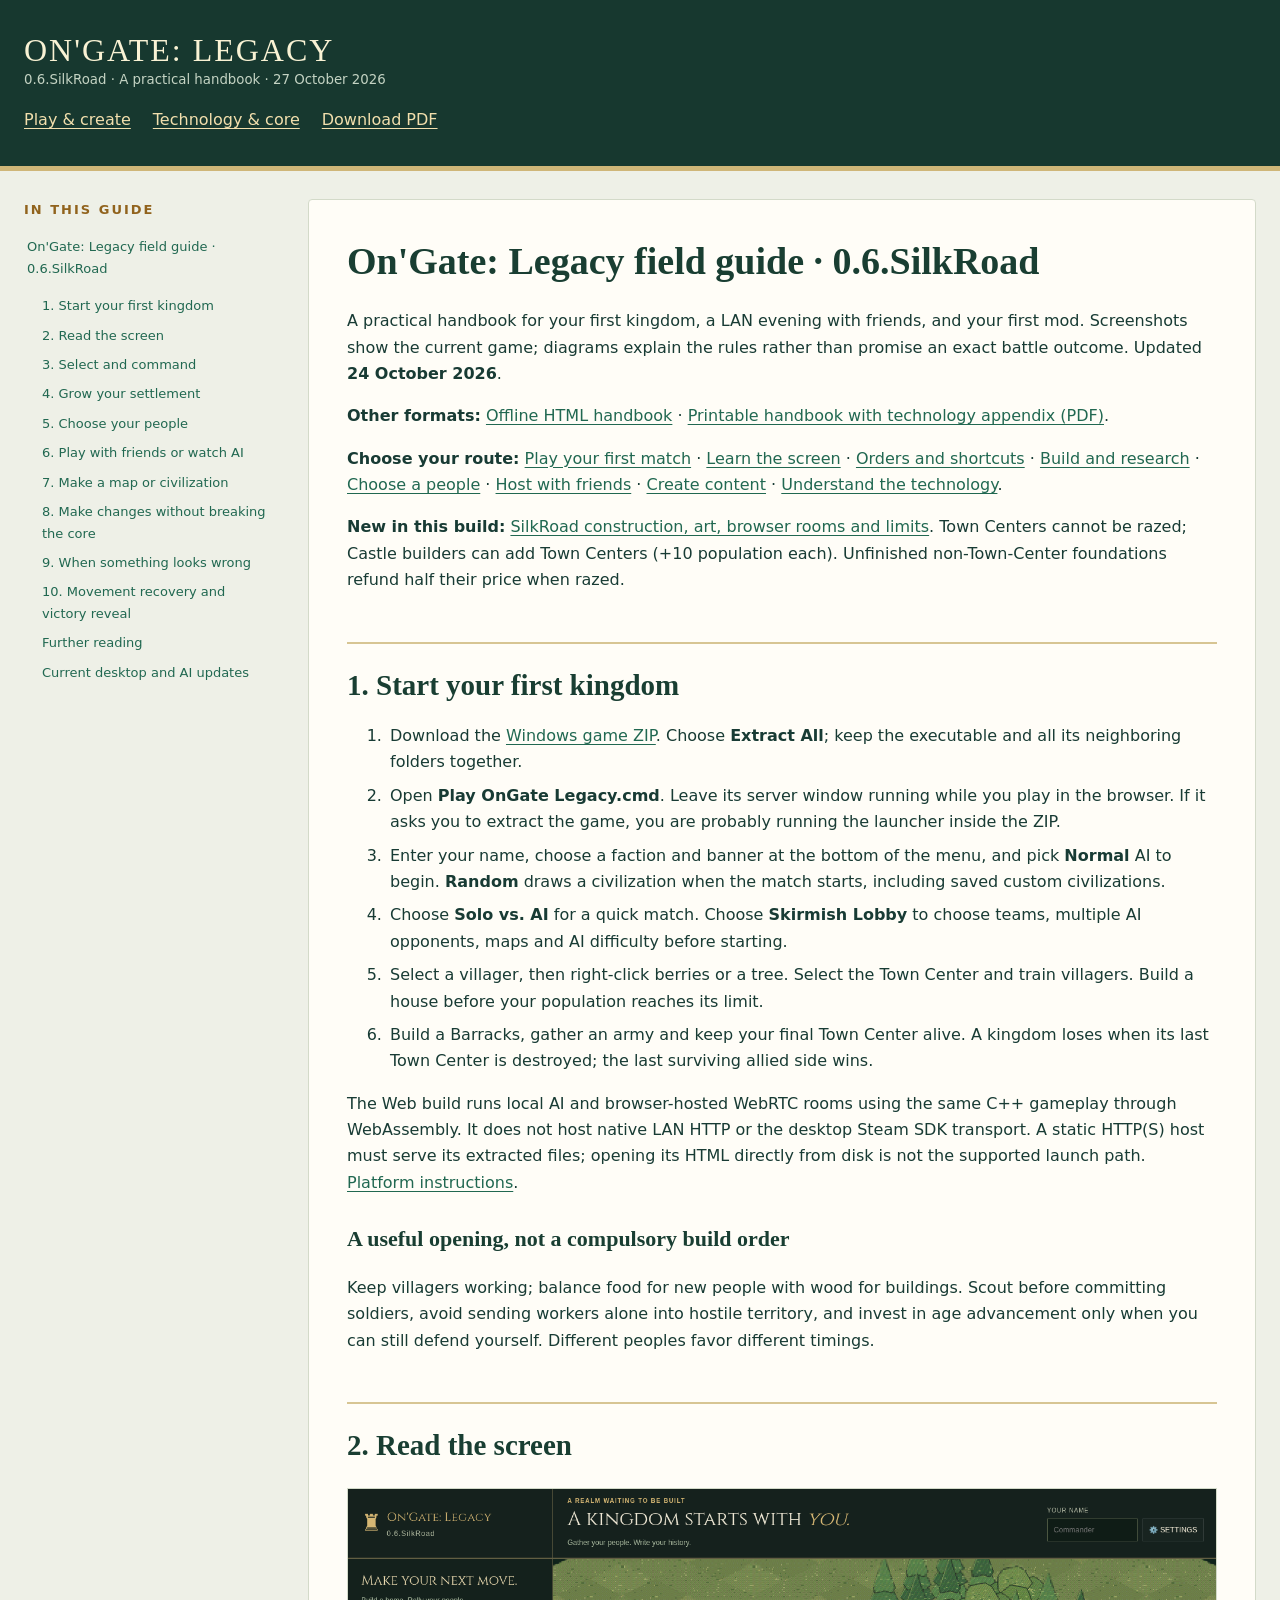
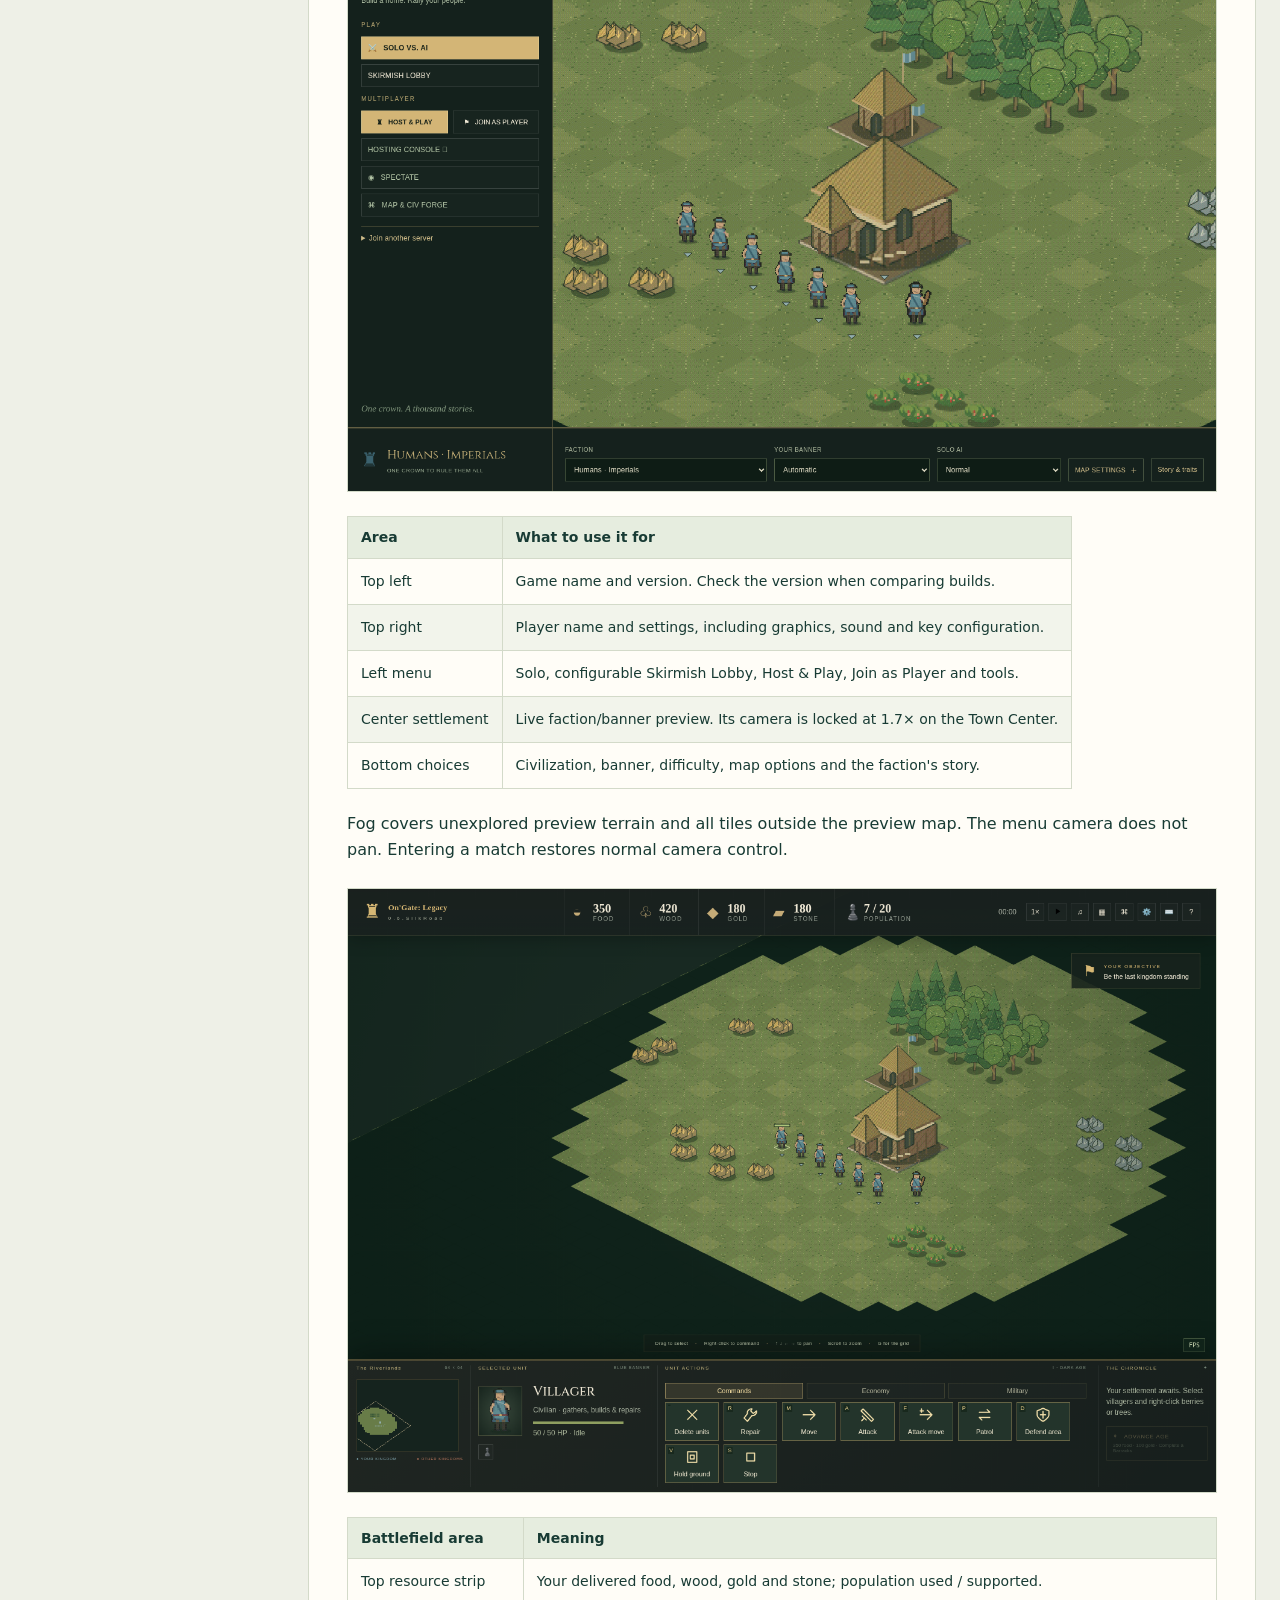
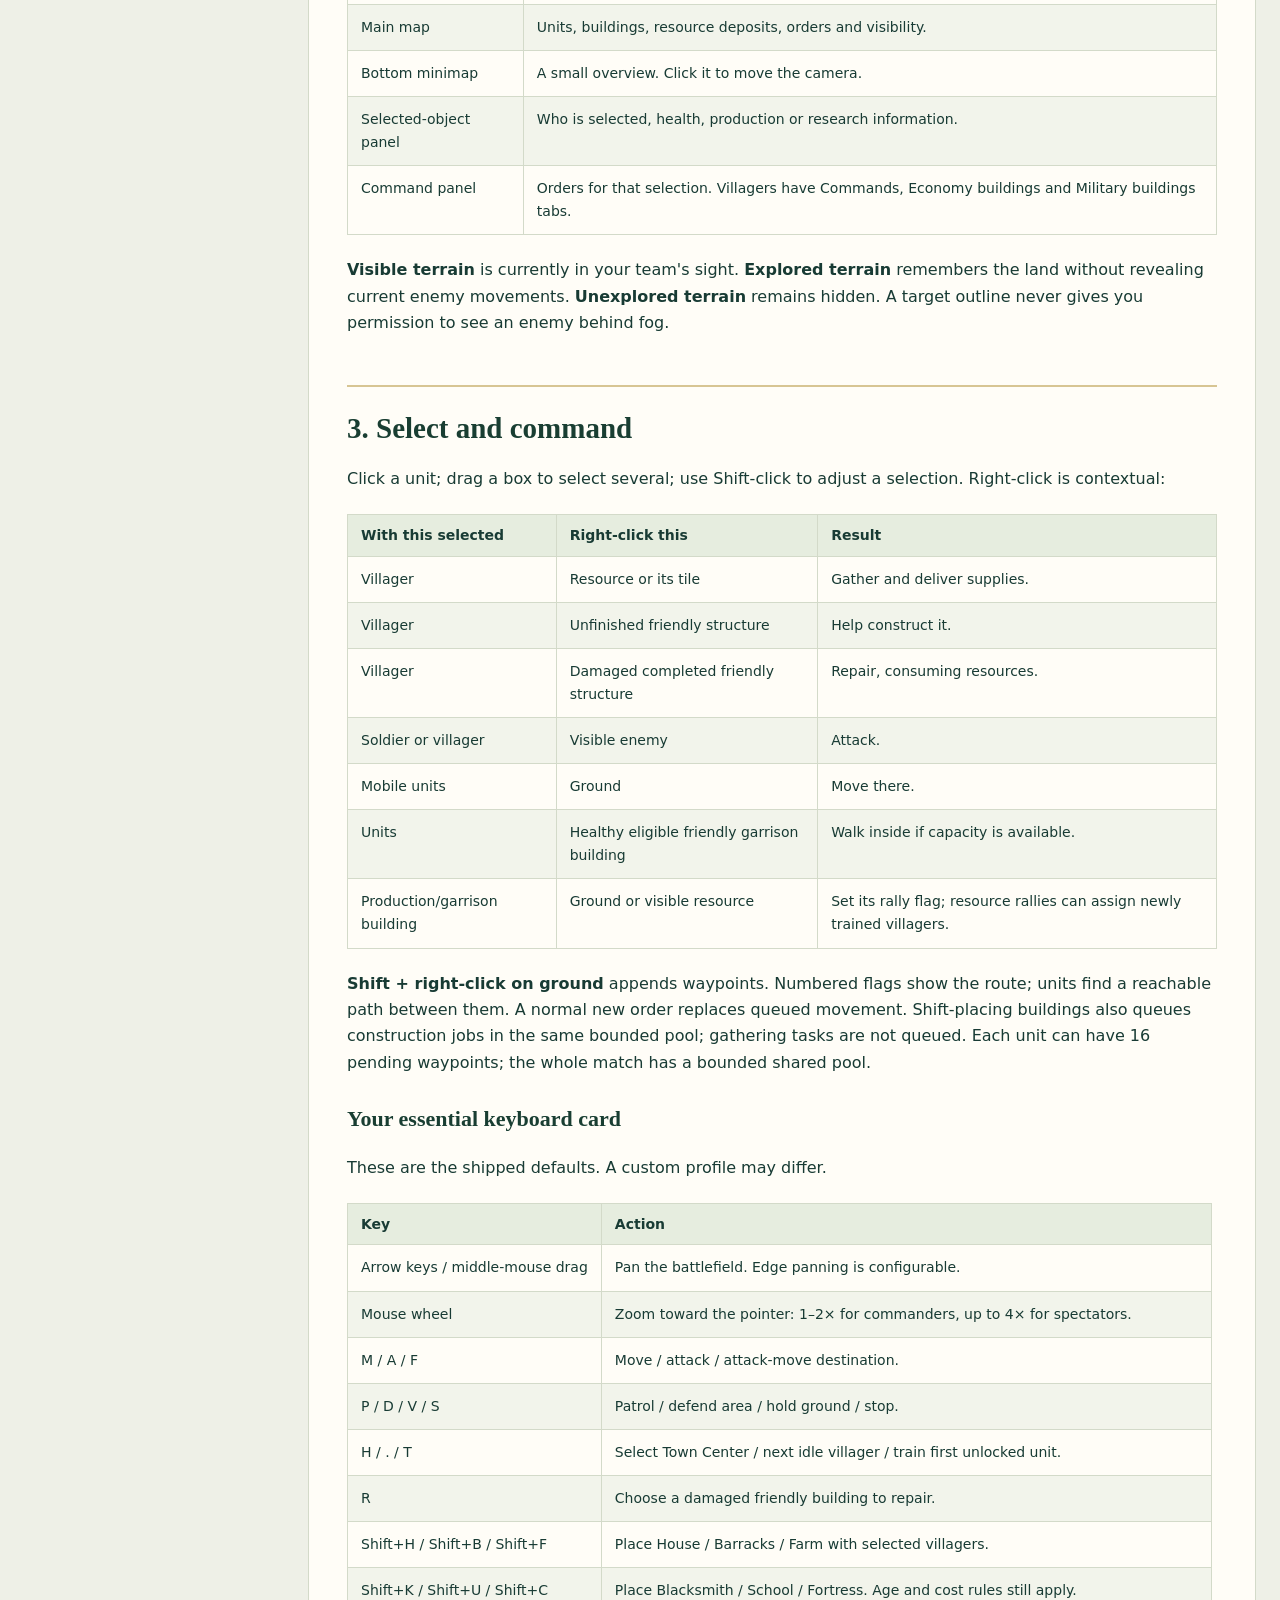
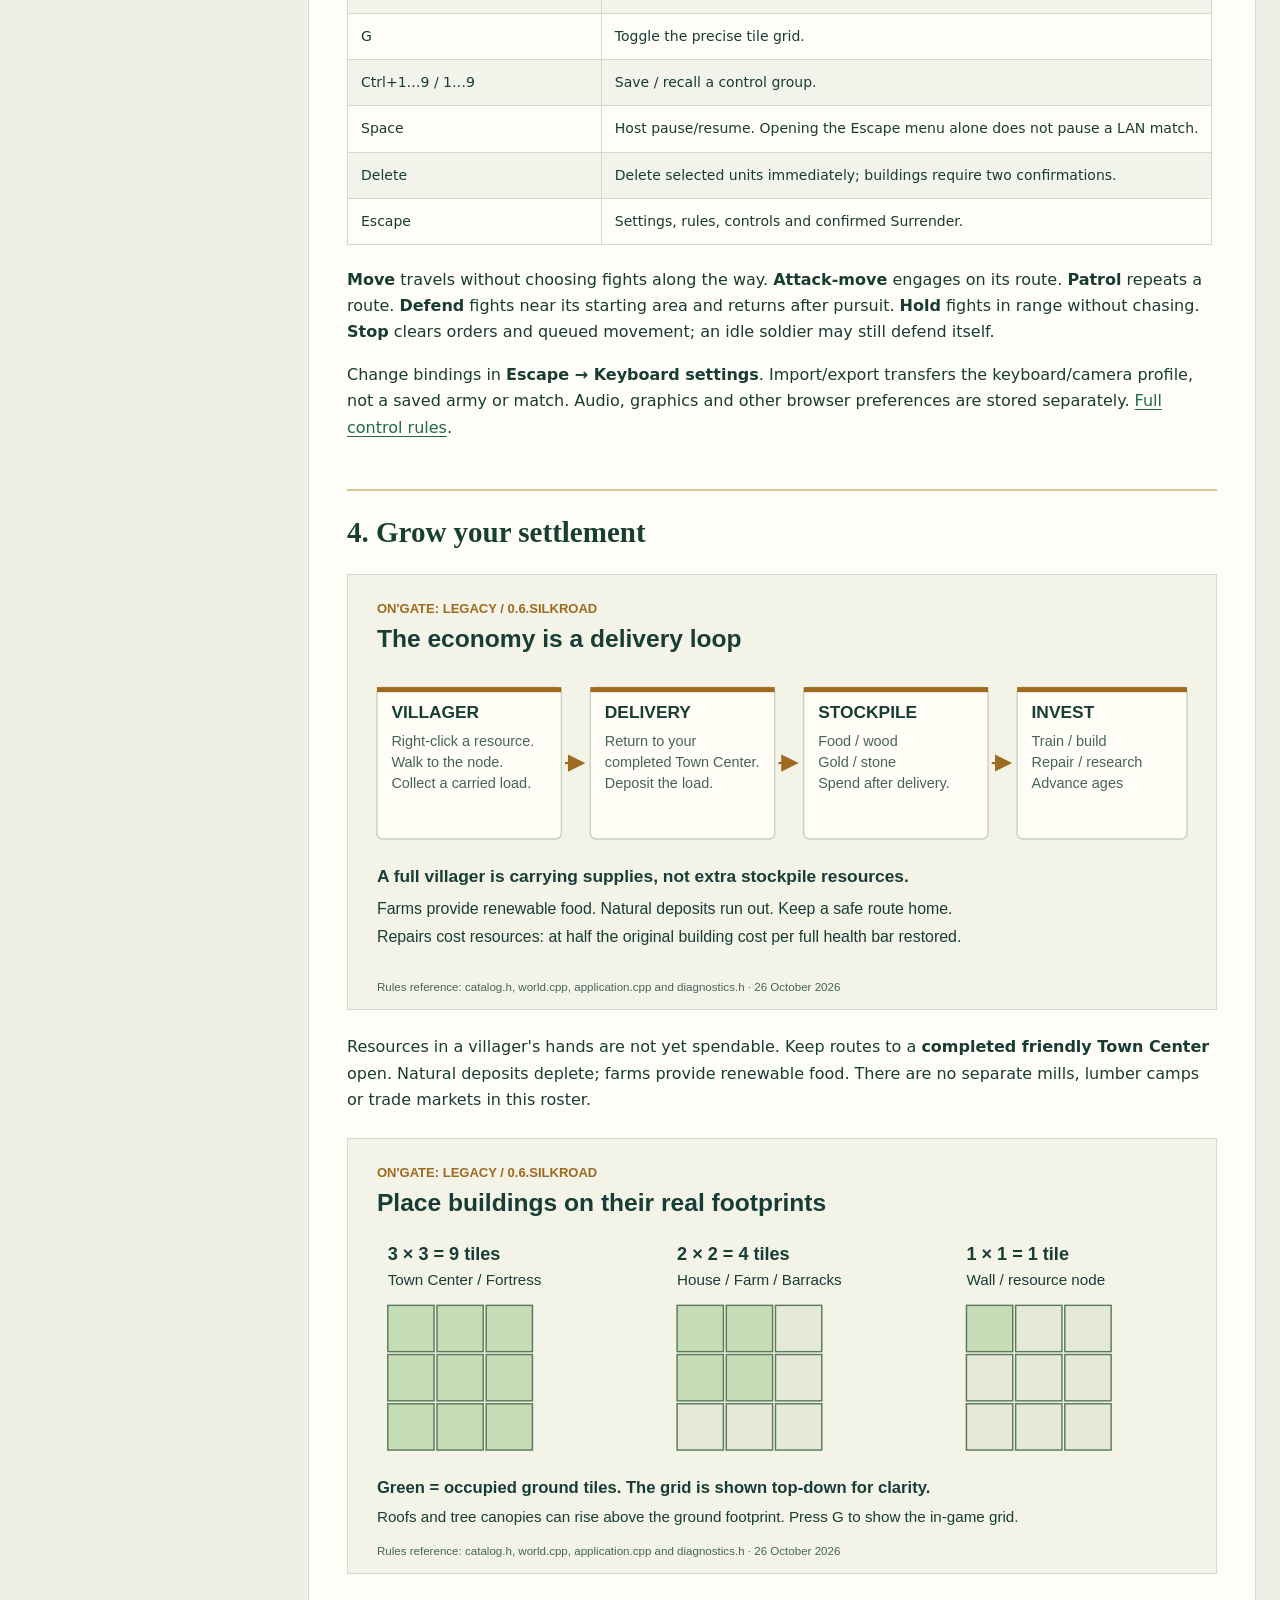
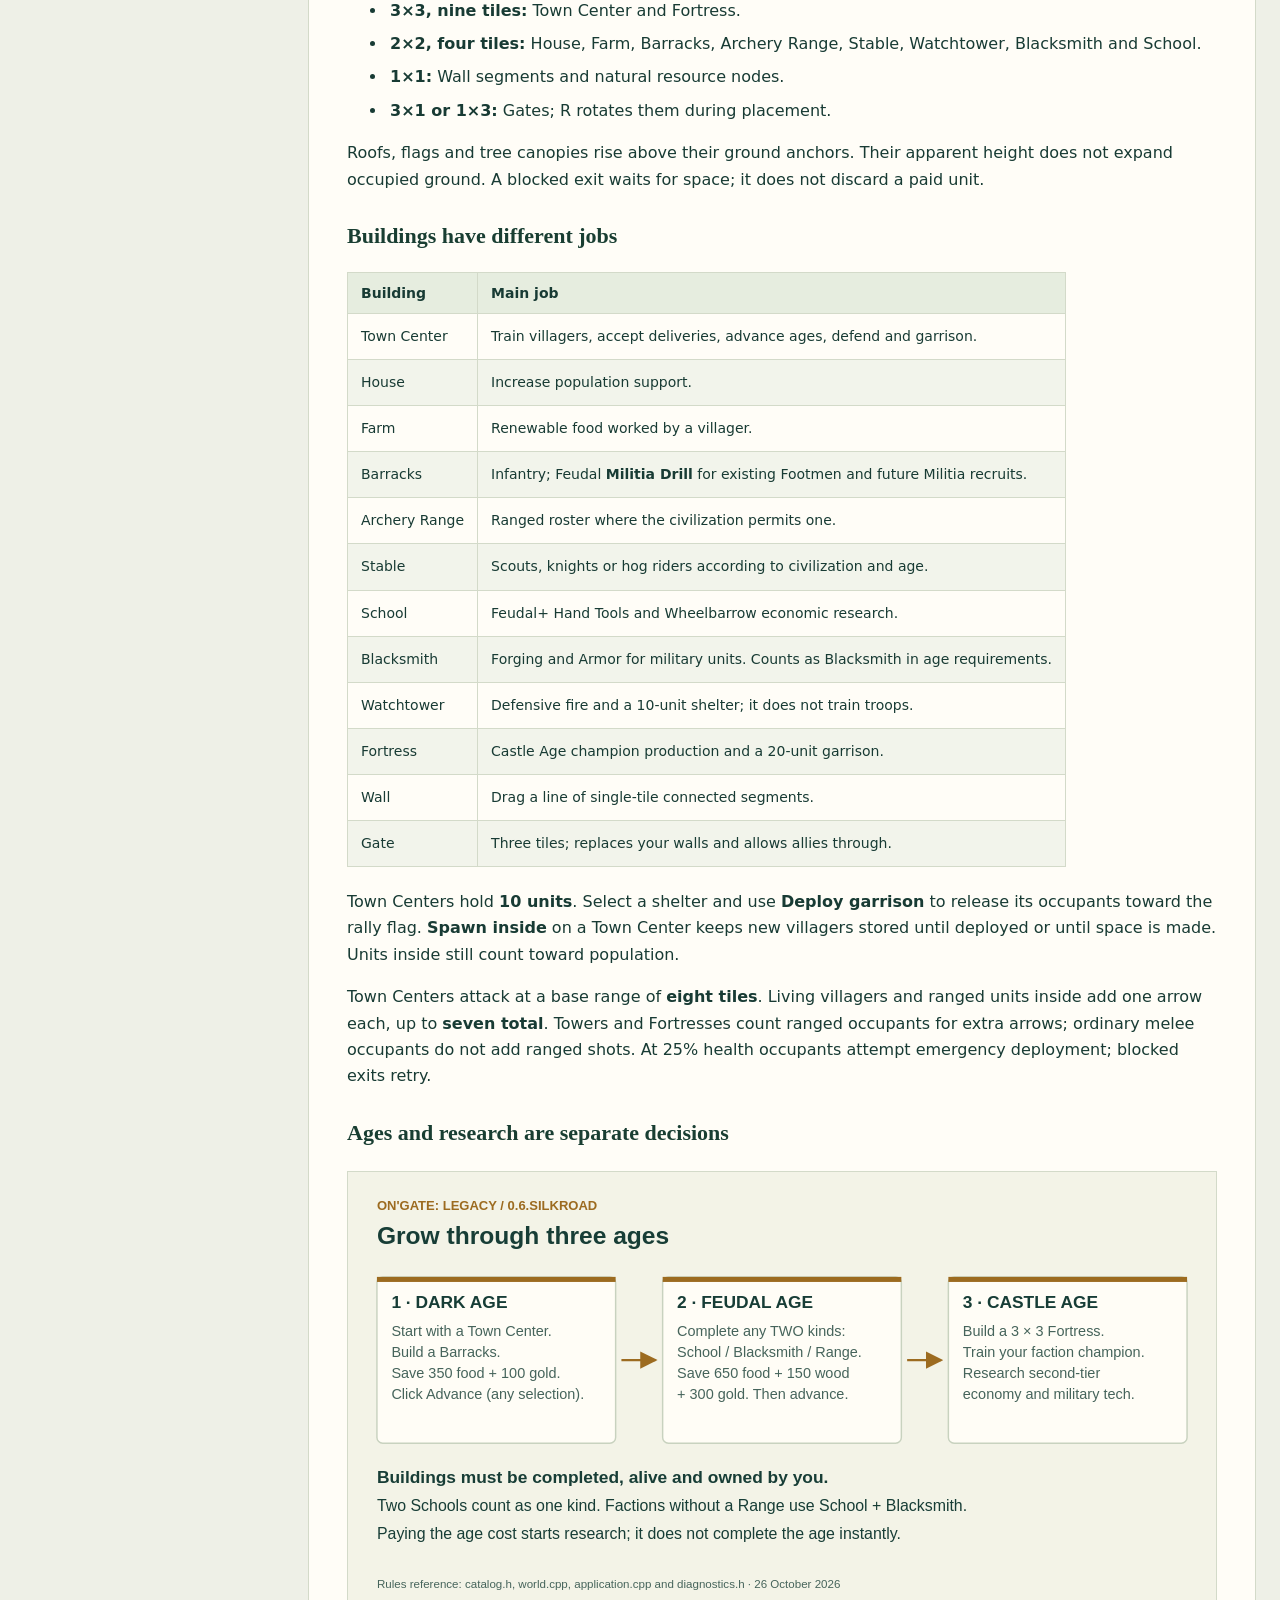
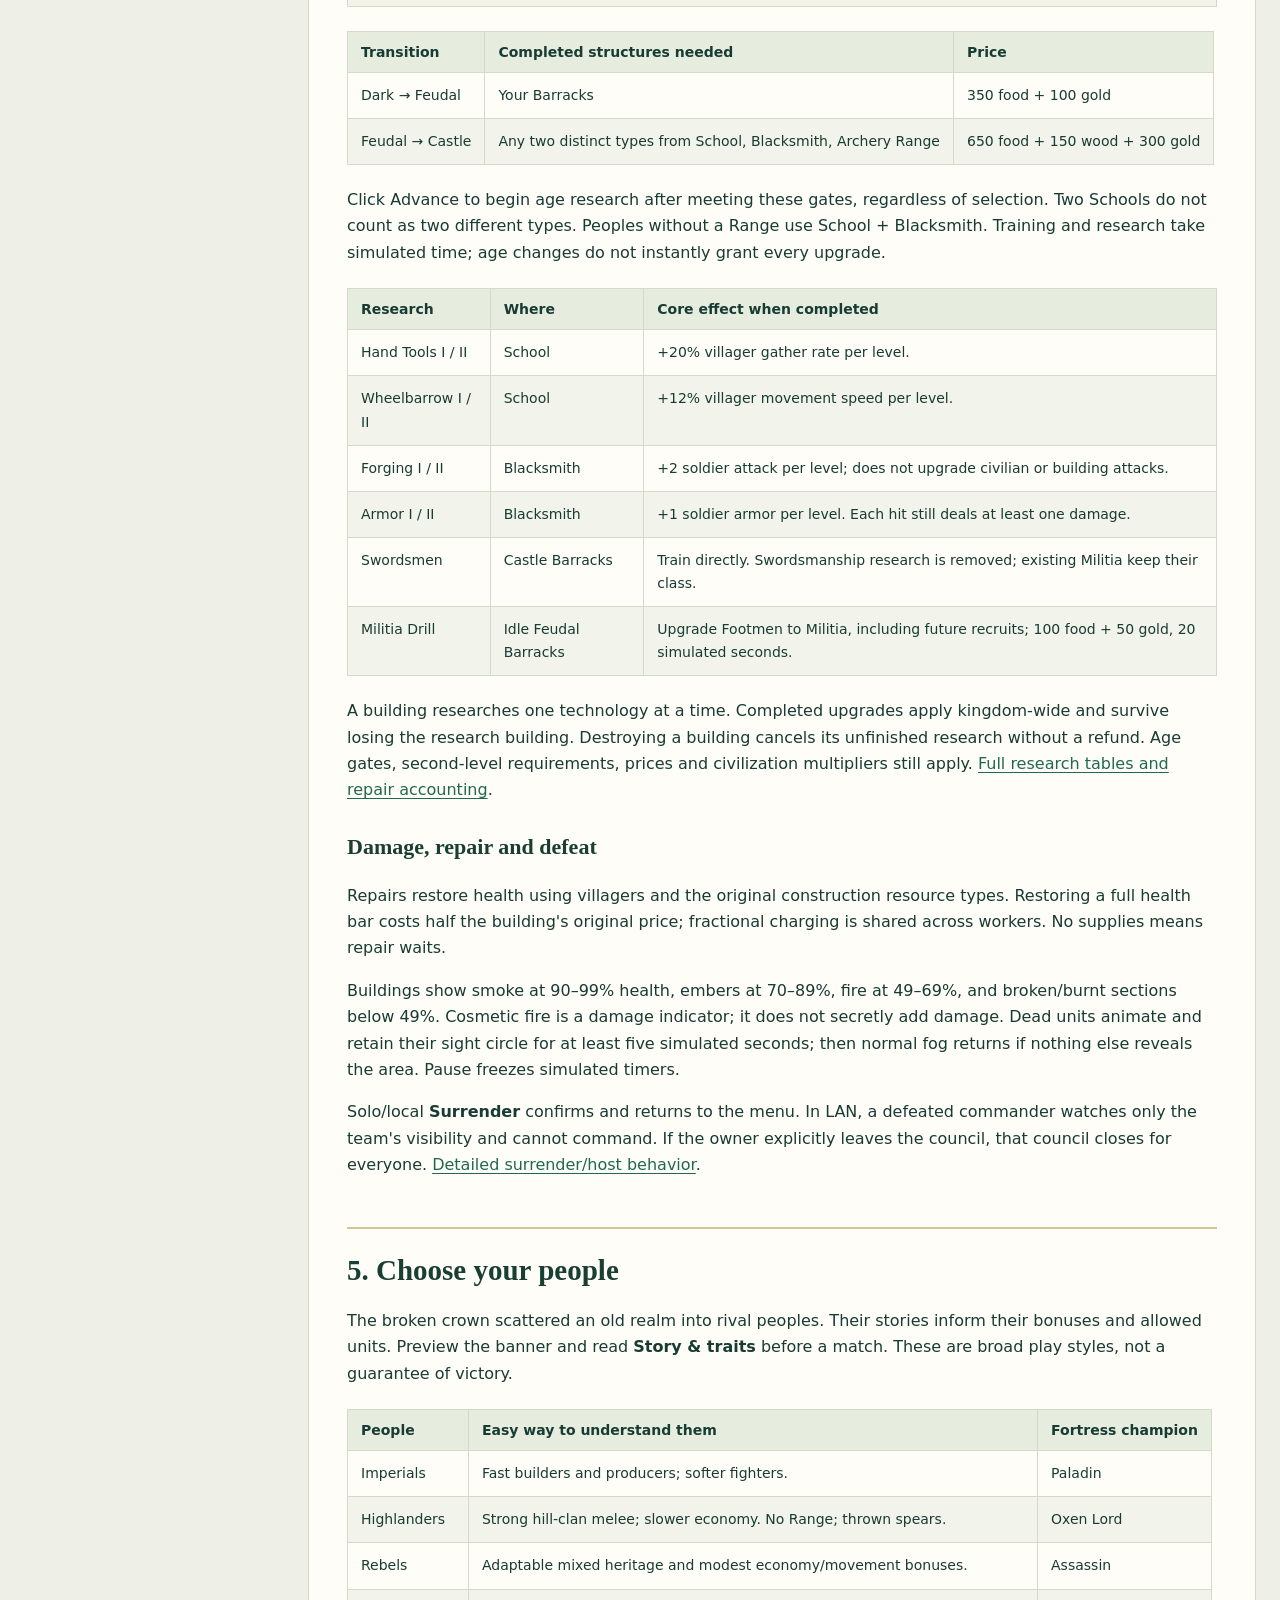
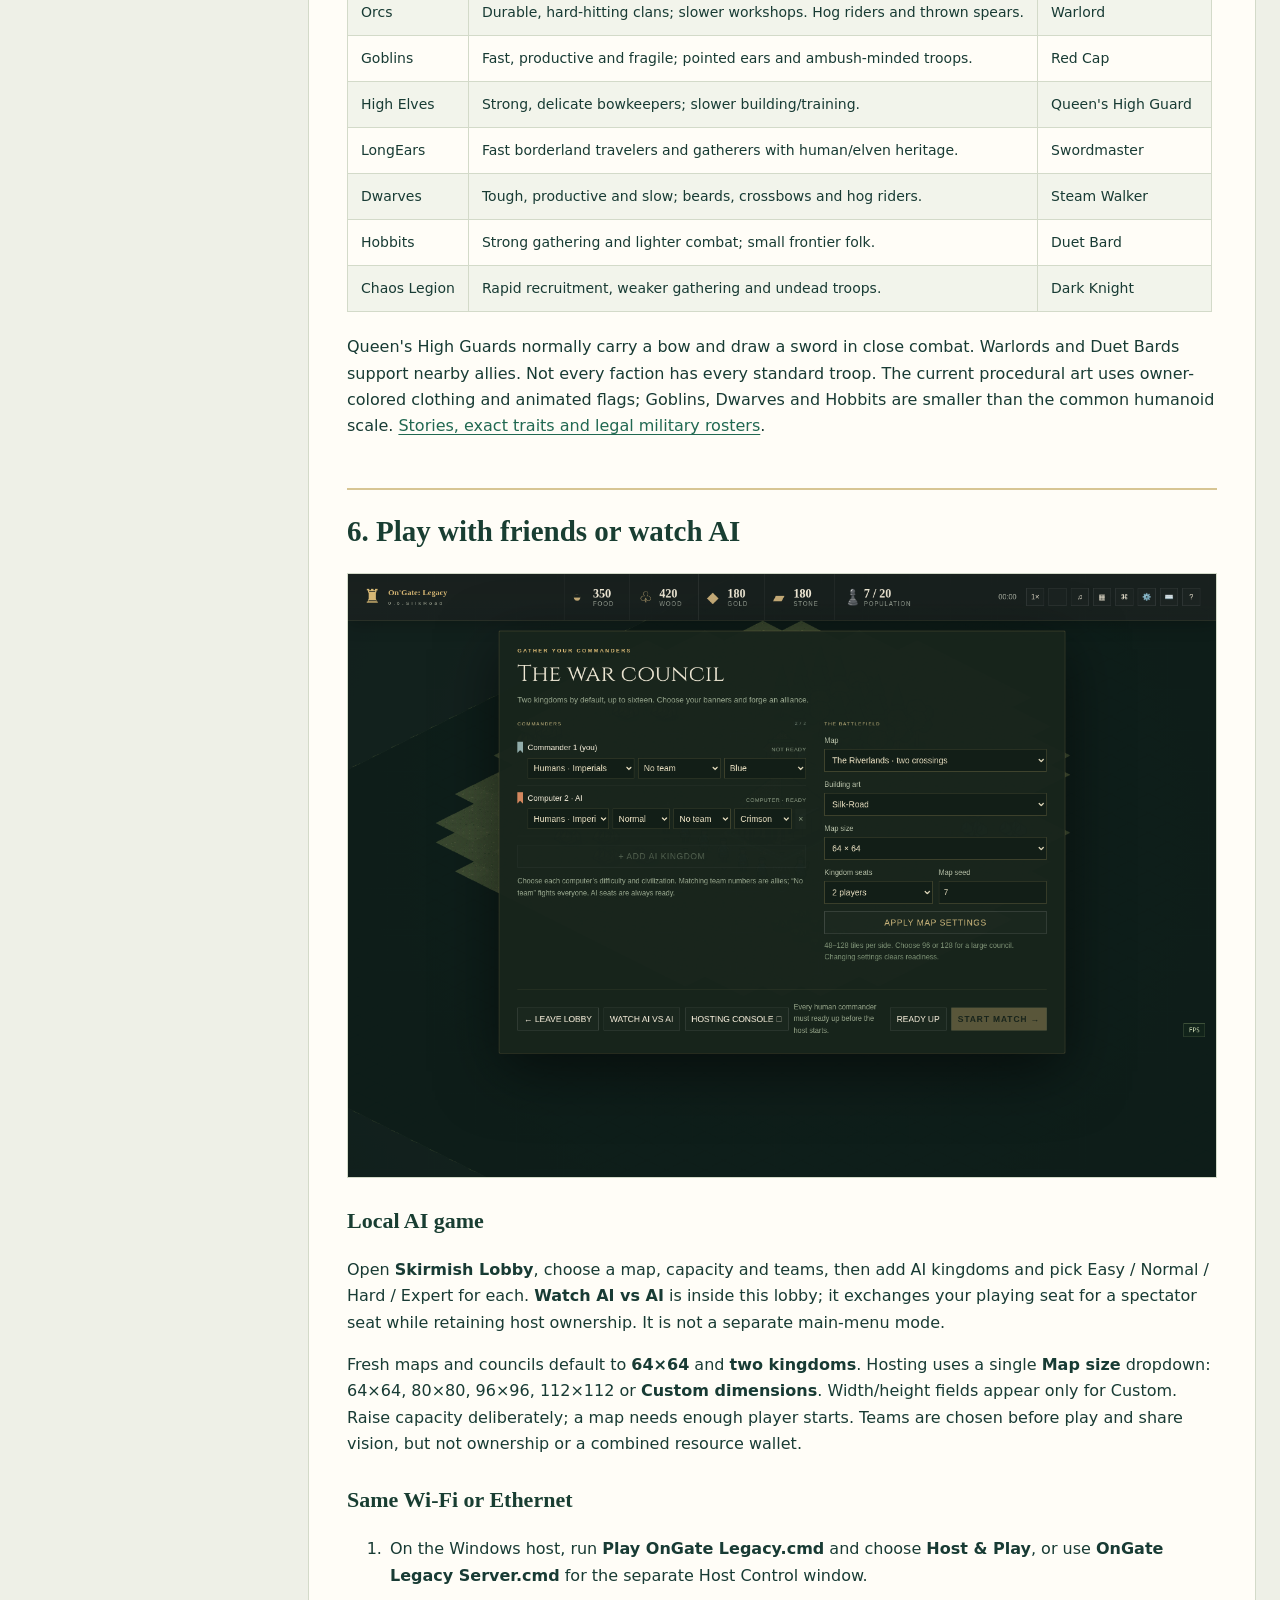
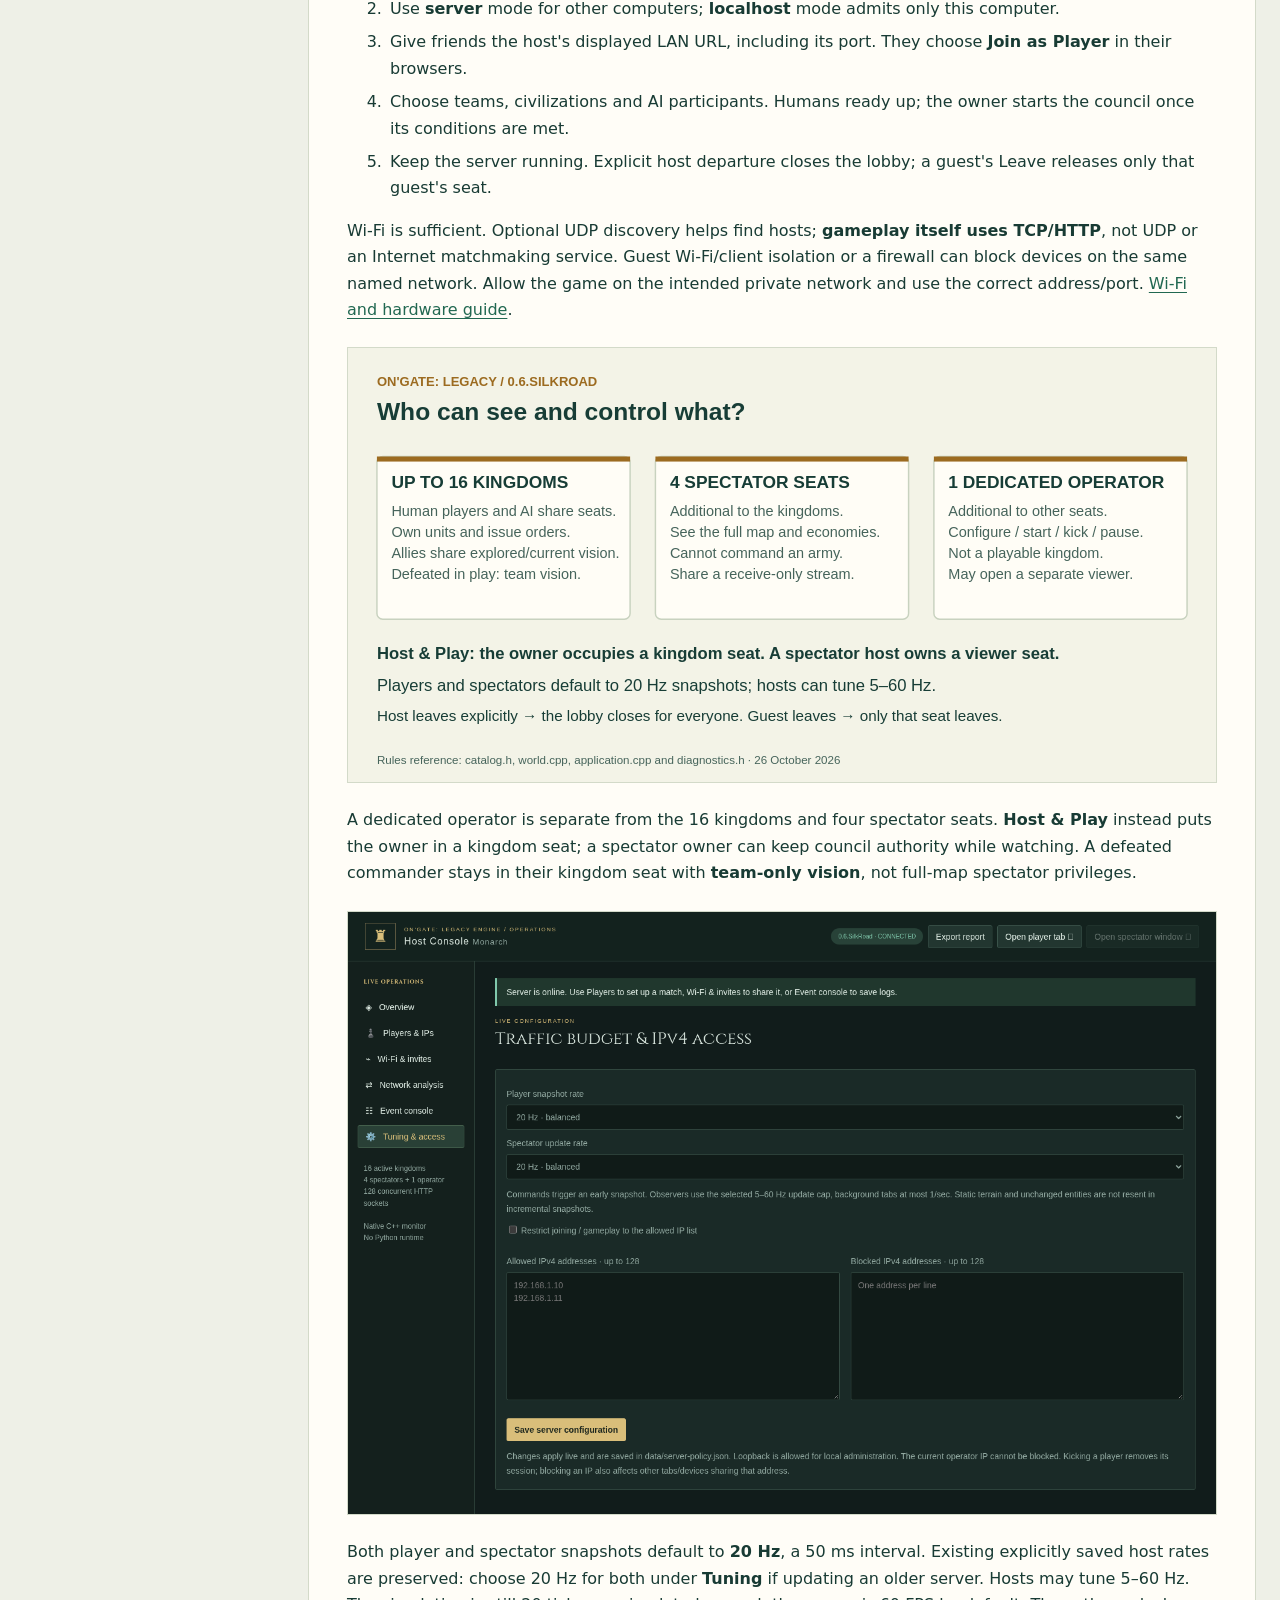
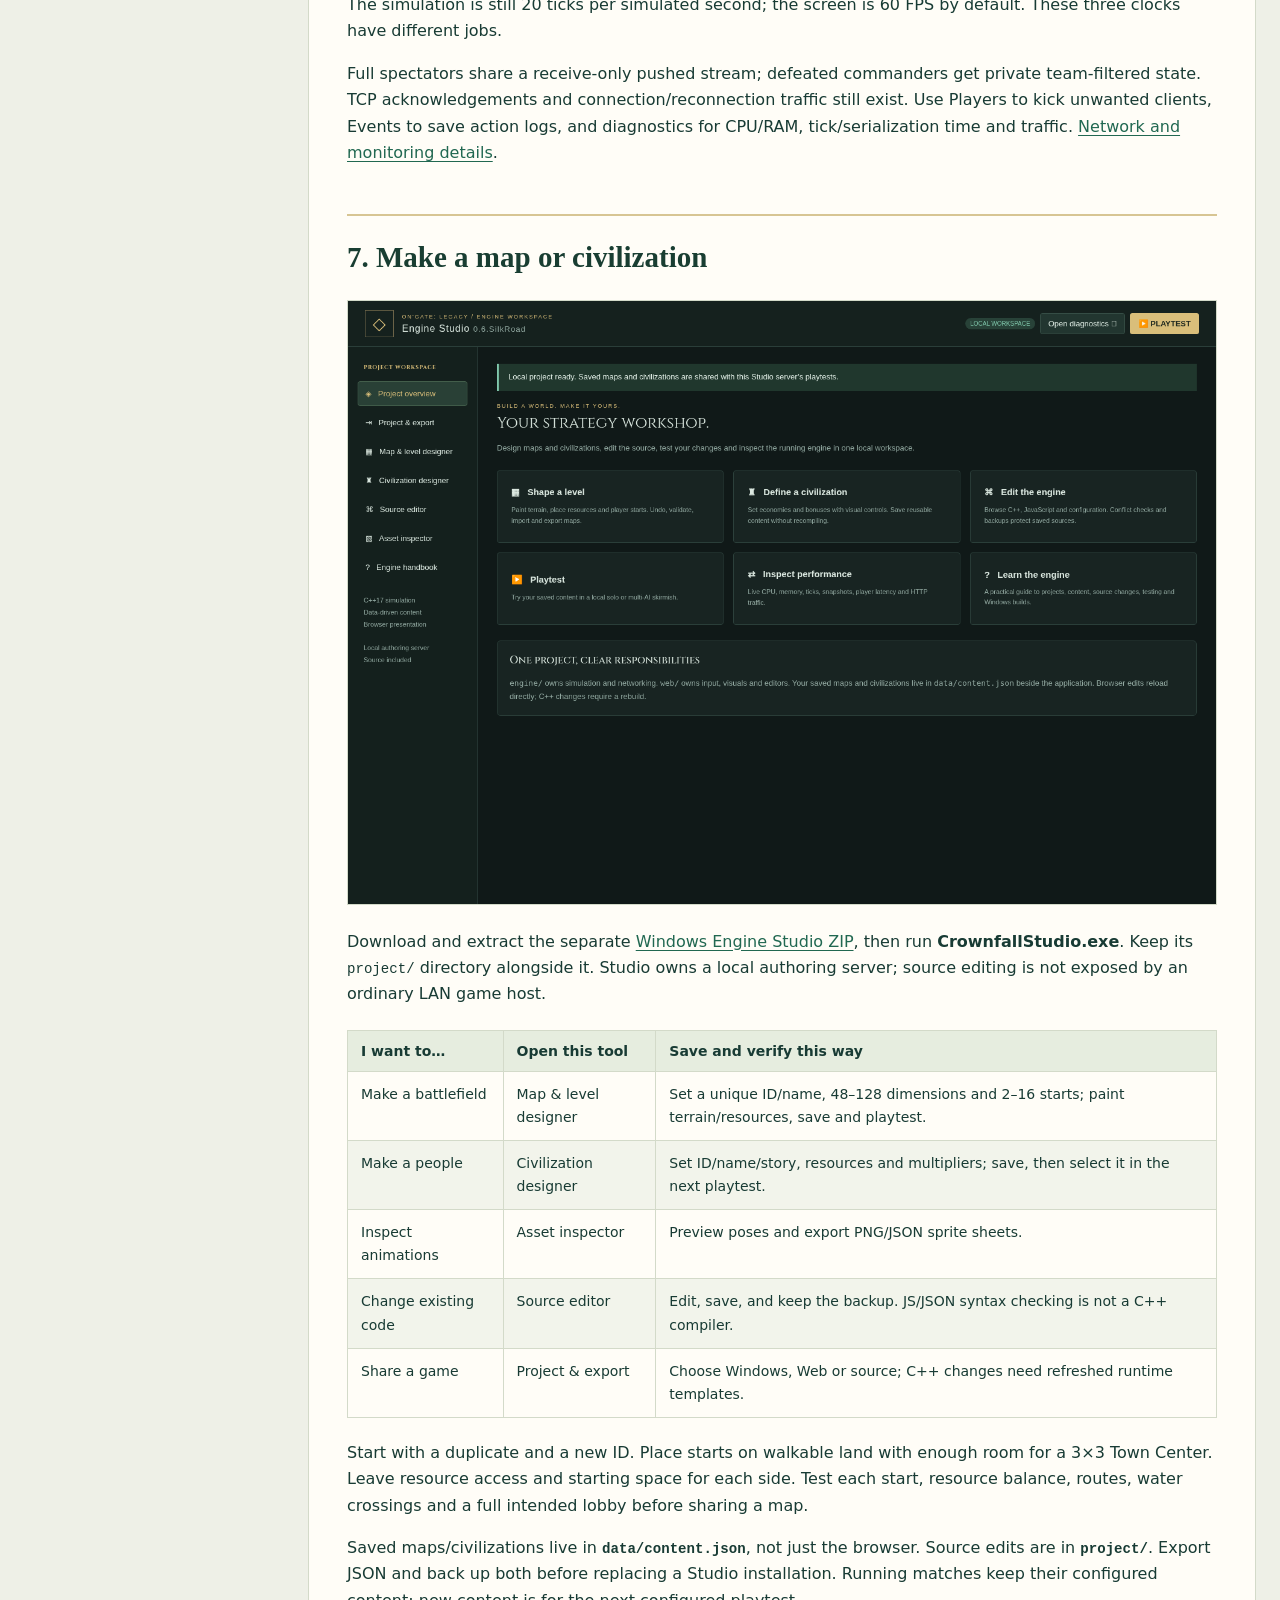
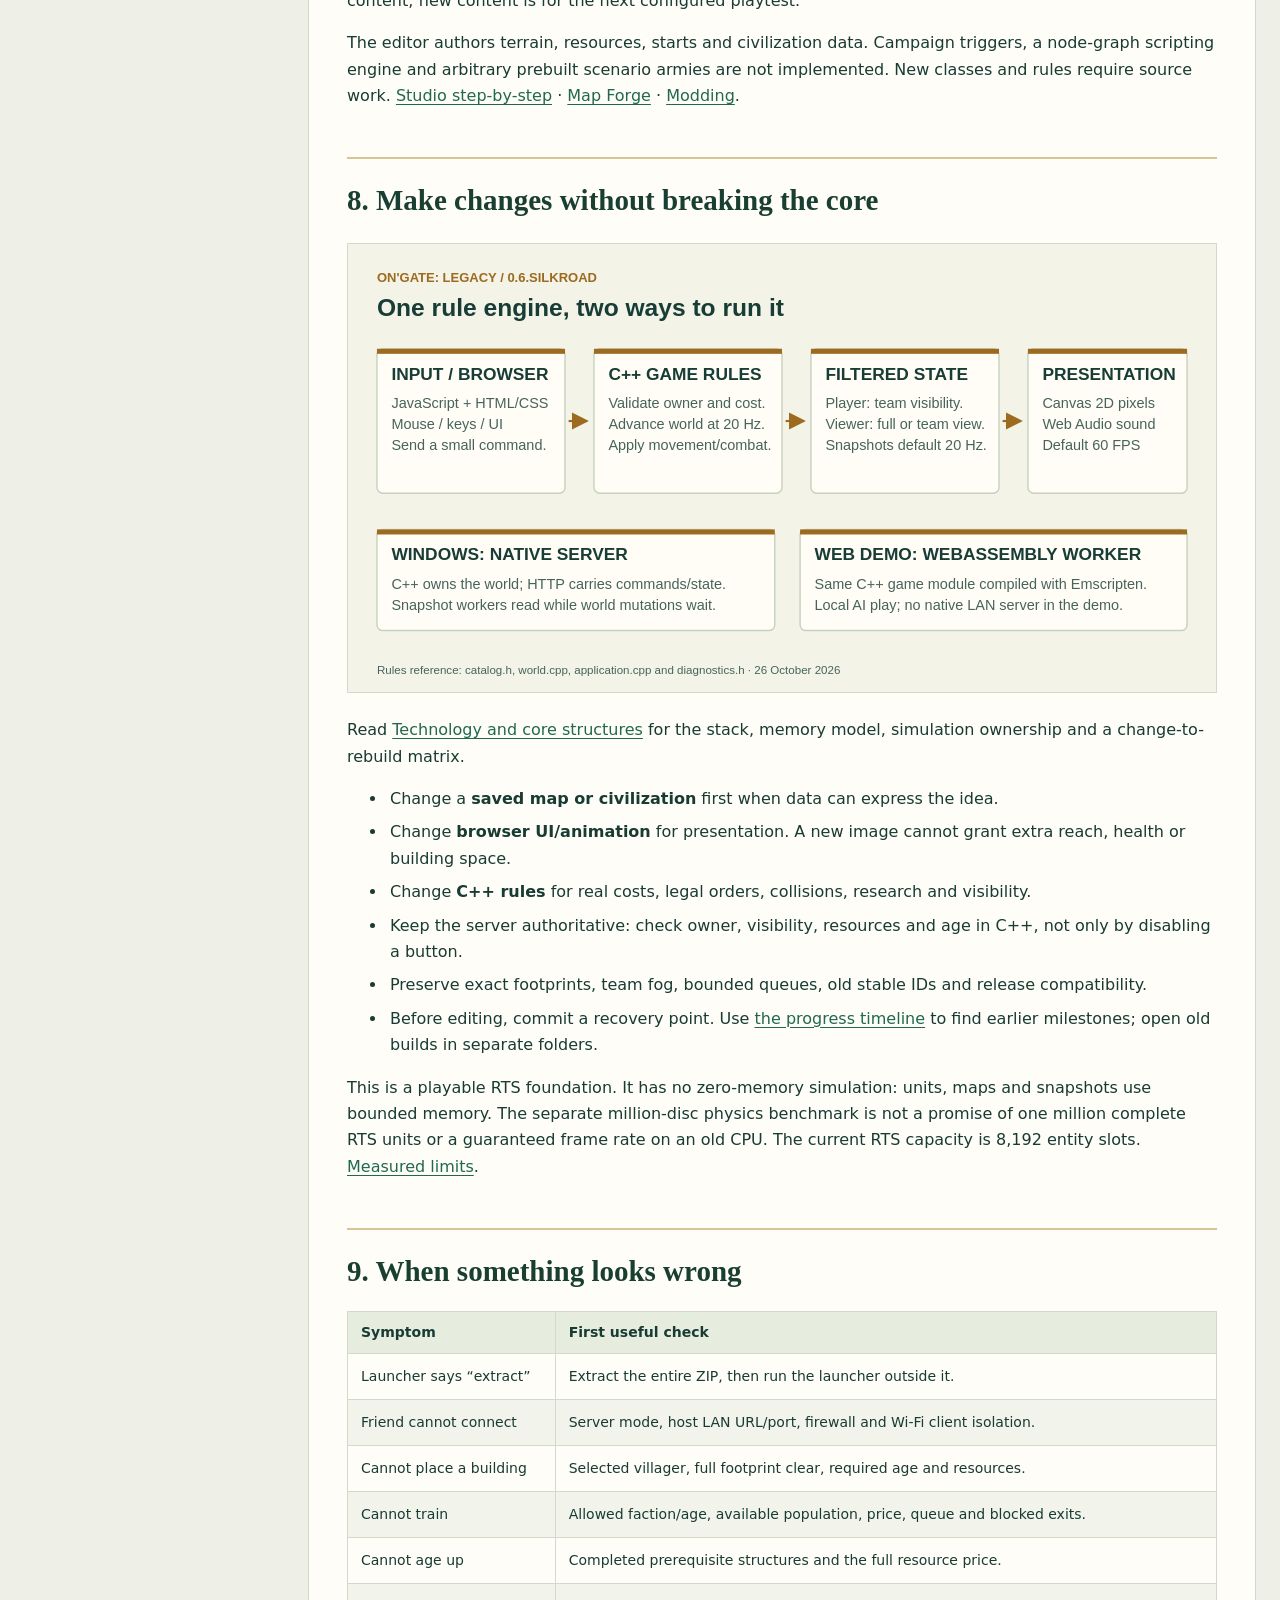
==== commit 33f5f7ac: "Add files via upload" ====
--- a/docs/field-guide.html
+++ b/docs/field-guide.html
@@ -7,7 +7,7 @@
 article{background:var(--paper);border:1px solid var(--line);padding:38px;min-width:0;border-radius:4px}h1,h2,h3{font-family:Georgia,serif;line-height:1.22;color:#193e32;scroll-margin-top:24px}h1{font-size:38px;margin:0 0 24px}h2{font-size:29px;margin:48px 0 20px;border-top:2px solid #d7c593;padding-top:24px}h3{font-size:22px;margin-top:30px}p,ul,ol{margin:16px 0}li{padding-left:3px;margin:7px 0}img{display:block;max-width:100%;height:auto;margin:24px auto;border:1px solid var(--line)}table{border-collapse:collapse;width:100%;font-size:14px;margin:22px 0;display:block;overflow-x:auto}th,td{border:1px solid var(--line);padding:11px 13px;text-align:left;vertical-align:top}th{background:#e6eddf;line-height:1.3}tr:nth-child(even){background:#f2f4eb}pre{background:#edf1e8;border-left:4px solid #b29655;padding:20px;overflow:auto;font:13px/1.6 monospace}code{font-size:.88em;overflow-wrap:anywhere}footer{margin:38px 0 0;font-size:13px;color:#587065}.print-cover{display:none}.technology-print{display:none}
 @media(max-width:900px){.layout{display:block;padding:0 12px 30px;margin-top:15px}aside{position:static;max-height:280px;margin-bottom:20px;border:1px solid var(--line);padding:14px}article{padding:22px}header{padding:24px}h1{font-size:30px}h2{font-size:25px}}
 @media print{ @page{size:A4;margin:18mm 14mm 19mm}body{background:white;font:10pt/1.42 Arial,sans-serif}header,aside,footer,.screen-only{display:none}.layout{display:block;margin:0;padding:0;max-width:none}article{border:0;border-radius:0;padding:0}h1{font-size:25pt}h2{font-size:18pt;margin-top:24pt;padding-top:12pt;break-after:avoid}h3{font-size:13pt;break-after:avoid}p,ul,ol{margin:9pt 0}li{margin:3pt 0}table{display:table;overflow:visible;font-size:8.5pt;margin:12pt 0;table-layout:auto}th,td{padding:6pt;overflow-wrap:anywhere}tr{break-inside:avoid}thead{display:table-header-group}img{max-width:100%;max-height:210mm;object-fit:contain;break-inside:avoid;margin:12pt auto}pre{font-size:8pt;white-space:pre-wrap}a{color:#173b34;text-decoration:none}.technology-print{display:block;break-before:page}.print-cover{display:block;break-after:page;padding-top:35mm}.print-cover h1{font:38pt Georgia,serif}.print-cover p{font-size:16pt;margin-top:24pt}.print-cover img{max-height:115mm} }
-</style></head><body><header><strong>ON'GATE: LEGACY</strong><small>0.6.SilkRoad · A practical handbook · 26 October 2026</small><nav aria-label="Handbook"><a href="field-guide.html">Play &amp; create</a><a href="technology.html">Technology &amp; core</a><a href="OnGate-Legacy-Handbook.pdf">Download PDF</a></nav></header><div class="layout"><aside aria-label="Contents"><strong>IN THIS GUIDE</strong><div class="toc">
+</style></head><body><header><strong>ON'GATE: LEGACY</strong><small>0.6.SilkRoad · A practical handbook · 27 October 2026</small><nav aria-label="Handbook"><a href="field-guide.html">Play &amp; create</a><a href="technology.html">Technology &amp; core</a><a href="OnGate-Legacy-Handbook.pdf">Download PDF</a></nav></header><div class="layout"><aside aria-label="Contents"><strong>IN THIS GUIDE</strong><div class="toc">
 <ul>
 <li><a href="#ongate-legacy-field-guide-06silkroad">On'Gate: Legacy field guide · 0.6.SilkRoad</a><ul>
 <li><a href="#1-start-your-first-kingdom">1. Start your first kingdom</a><ul>
@@ -36,11 +36,12 @@
 <li><a href="#9-when-something-looks-wrong">9. When something looks wrong</a></li>
 <li><a href="#10-movement-recovery-and-victory-reveal">10. Movement recovery and victory reveal</a></li>
 <li><a href="#further-reading">Further reading</a></li>
+<li><a href="#current-desktop-and-ai-updates">Current desktop and AI updates</a></li>
 </ul>
 </li>
 </ul>
 </div>
-</aside><article><section class="print-cover"><h1>ON'GATE: LEGACY</h1><p>0.6.SilkRoad / Illustrated player &amp; technology handbook</p><img src="images/guide-menu.png" alt="The current On'Gate: Legacy main menu"/><p>Play · Build · Host · Create<br/>26 October 2026</p></section><h1 id="ongate-legacy-field-guide-06silkroad">On'Gate: Legacy field guide · 0.6.SilkRoad</h1>
+</aside><article><section class="print-cover"><h1>ON'GATE: LEGACY</h1><p>0.6.SilkRoad / Illustrated player &amp; technology handbook</p><img src="images/guide-menu.png" alt="The current On'Gate: Legacy main menu"/><p>Play · Build · Host · Create<br/>27 October 2026</p></section><h1 id="ongate-legacy-field-guide-06silkroad">On'Gate: Legacy field guide · 0.6.SilkRoad</h1>
 <p>A practical handbook for your first kingdom, a LAN evening with friends, and your first mod. Screenshots show the current game; diagrams explain the rules rather than promise an exact battle outcome. Updated <strong>24 October 2026</strong>.</p>
 <p><strong>Other formats:</strong> <a href="field-guide.html">Offline HTML handbook</a> · <a href="OnGate-Legacy-Handbook.pdf">Printable handbook with technology appendix (PDF)</a>.</p>
 <p><strong>Choose your route:</strong> <a href="#1-start-your-first-kingdom">Play your first match</a> · <a href="#2-read-the-screen">Learn the screen</a> · <a href="#3-select-and-command">Orders and shortcuts</a> · <a href="#4-grow-your-settlement">Build and research</a> · <a href="#5-choose-your-people">Choose a people</a> · <a href="#6-play-with-friends-or-watch-ai">Host with friends</a> · <a href="#7-make-a-map-or-civilization">Create content</a> · <a href="technology.html">Understand the technology</a>.</p>
@@ -54,7 +55,7 @@
 <li>Select a villager, then right-click berries or a tree. Select the Town Center and train villagers. Build a house before your population reaches its limit.</li>
 <li>Build a Barracks, gather an army and keep your final Town Center alive. A kingdom loses when its last Town Center is destroyed; the last surviving allied side wins.</li>
 </ol>
-<p>The Web build is a <strong>local AI demo</strong>. It runs the same C++ gameplay through WebAssembly, but does not provide native LAN hosting or joining. A static HTTP(S) host must serve its extracted files; opening its HTML directly from disk is not the supported launch path. <a href="https://github.com/fiveft55/codex-rts-gametest/blob/main/docs/INSTALL.md">Platform instructions</a>.</p>
+<p>The Web build runs local AI and browser-hosted WebRTC rooms using the same C++ gameplay through WebAssembly. It does not host native LAN HTTP or the desktop Steam SDK transport. A static HTTP(S) host must serve its extracted files; opening its HTML directly from disk is not the supported launch path. <a href="https://github.com/fiveft55/codex-rts-gametest/blob/main/docs/INSTALL.md">Platform instructions</a>.</p>
 <h3 id="a-useful-opening-not-a-compulsory-build-order">A useful opening, not a compulsory build order</h3>
 <p>Keep villagers working; balance food for new people with wood for buildings. Scout before committing soldiers, avoid sending workers alone into hostile territory, and invest in age advancement only when you can still defend yourself. Different peoples favor different timings.</p>
 <h2 id="2-read-the-screen">2. Read the screen</h2>
@@ -363,9 +364,9 @@
 <td>+1 soldier armor per level. Each hit still deals at least one damage.</td>
 </tr>
 <tr>
-<td>Swordsmanship</td>
-<td>Castle Barracks, after Militia Drill</td>
-<td>Existing Footmen/Militia and future recruits become Swordsmen; 150 food + 100 gold, 30 seconds.</td>
+<td>Swordsmen</td>
+<td>Castle Barracks</td>
+<td>Train directly. Swordsmanship research is removed; existing Militia keep their class.</td>
 </tr>
 <tr>
 <td>Militia Drill</td>
@@ -580,11 +581,24 @@
 permissions, restart the simulation or reveal another kingdom's private wallet.
 Out-of-map preview fog and the locked main-menu camera are unchanged.</p>
 <h2 id="further-reading">Further reading</h2>
-<p><a href="technology.html">Technology</a> · <a href="https://github.com/fiveft55/codex-rts-gametest/blob/main/docs/GAMEPLAY.md">Gameplay</a> · <a href="https://github.com/fiveft55/codex-rts-gametest/blob/main/docs/ECONOMY.md">Economy</a> · <a href="https://github.com/fiveft55/codex-rts-gametest/blob/main/docs/NEW_ERA.md">Civilizations</a> · <a href="https://github.com/fiveft55/codex-rts-gametest/blob/main/docs/AI.md">AI</a> · <a href="https://github.com/fiveft55/codex-rts-gametest/blob/main/docs/HOSTING.md">Hosting</a> · <a href="https://github.com/fiveft55/codex-rts-gametest/blob/main/docs/DIAGNOSTICS.md">Diagnostics</a> · <a href="https://github.com/fiveft55/codex-rts-gametest/blob/main/docs/STUDIO.md">Studio</a> · <a href="https://github.com/fiveft55/codex-rts-gametest/blob/main/docs/ENGINE.md">Engine</a> · <a href="https://github.com/fiveft55/codex-rts-gametest/blob/main/docs/EXPORTS.md">Exports</a> · <a href="https://github.com/fiveft55/codex-rts-gametest/blob/main/docs/ART.md">Artwork</a> · <a href="https://github.com/fiveft55/codex-rts-gametest/blob/main/docs/PROGRESS.md">Recovery timeline</a>.</p><section class="technology-print"><h1 id="technology-and-core-structures-06silkroad">Technology and core structures · 0.6.SilkRoad</h1>
+<p><a href="technology.html">Technology</a> · <a href="https://github.com/fiveft55/codex-rts-gametest/blob/main/docs/GAMEPLAY.md">Gameplay</a> · <a href="https://github.com/fiveft55/codex-rts-gametest/blob/main/docs/ECONOMY.md">Economy</a> · <a href="https://github.com/fiveft55/codex-rts-gametest/blob/main/docs/NEW_ERA.md">Civilizations</a> · <a href="https://github.com/fiveft55/codex-rts-gametest/blob/main/docs/AI.md">AI</a> · <a href="https://github.com/fiveft55/codex-rts-gametest/blob/main/docs/HOSTING.md">Hosting</a> · <a href="https://github.com/fiveft55/codex-rts-gametest/blob/main/docs/DIAGNOSTICS.md">Diagnostics</a> · <a href="https://github.com/fiveft55/codex-rts-gametest/blob/main/docs/STUDIO.md">Studio</a> · <a href="https://github.com/fiveft55/codex-rts-gametest/blob/main/docs/ENGINE.md">Engine</a> · <a href="https://github.com/fiveft55/codex-rts-gametest/blob/main/docs/EXPORTS.md">Exports</a> · <a href="https://github.com/fiveft55/codex-rts-gametest/blob/main/docs/ART.md">Artwork</a> · <a href="https://github.com/fiveft55/codex-rts-gametest/blob/main/docs/PROGRESS.md">Recovery timeline</a>.</p>
+<h2 id="current-desktop-and-ai-updates">Current desktop and AI updates</h2>
+<p><a href="STEAM480-DESKTOP.md">Electron Steam480 testing</a> explains the Alt-menu host/join
+controls, SDK relay boundaries and pending live-account checks. A portable desktop
+ZIP keeps its settings beside the executable. The installer also lets you select
+a custom empty folder. Four gold pan-arrow controls replace the green frame.</p>
+<p><a href="AI-SCOUTING.md">AI scouting</a> uses real team line of sight: enemy bases must be
+discovered before raids are planned, and hidden bases are remembered at their
+last-seen locations. Difficulty does not grant map vision or free resources.</p><section class="technology-print"><h1 id="technology-and-core-structures-06silkroad">Technology and core structures · 0.6.SilkRoad</h1>
 <p>This explains <strong>what we use, why we use it, and what it changes in the game</strong>. For playing instructions and pictures, start with the <a href="field-guide.html">illustrated field guide</a>. For actual research such as Forging and Wheelbarrow, see <a href="field-guide.html#ages-and-research-are-separate-decisions">the guide's research table</a> and <a href="https://github.com/fiveft55/codex-rts-gametest/blob/main/docs/ECONOMY.md">Economy</a>.</p>
 <p>“Core structures” here means both the engine's data structures and the rules that define buildings, units, maps and sessions. A pixel on the screen is a representation of that state; it is not the state itself.</p>
 <p>See <a href="https://github.com/fiveft55/codex-rts-gametest/blob/main/docs/SILKROAD.md">SilkRoad</a> for browser-room authority/bounds and construction queues, and <a href="https://github.com/fiveft55/codex-rts-gametest/blob/main/docs/STEAMWORKS.md">Steam preparation</a> for SDK-dependent limitations. Canvas remains the renderer; no custom WebGL/WebGPU backend is shipped.</p>
 <p><img alt="Browser room authority and spectator transport" src="images/guide-silkroad-network.svg" /></p>
+<p>The Electron desktop build uses the same shared UI in sandboxed Chromium. Its
+optional <a href="STEAM480-DESKTOP.md">Steam480 sidecar</a> wraps the private SDK while a
+bounded main-process adapter permits gameplay HTTP/SSE only. AI now uses
+<a href="AI-SCOUTING.md">frontier scouting and last-seen base memory</a> in fixed-size C++
+records; shared rules and team fog remain authoritative.</p>
 <h2 id="1-the-short-version">1. The short version</h2>
 <p><img alt="Commands enter C++ rules, then filtered snapshots become graphics; native Windows and WebAssembly are two deployment paths" src="images/guide-technology.svg" /></p>
 <p>Think of C++ as the referee and record book. JavaScript is the display and control desk. JSON is a form for sending instructions or saving designs. Canvas paints the picture; Web Audio produces the sound. The compiler turns source into a runnable Windows program or a WebAssembly module.</p>
